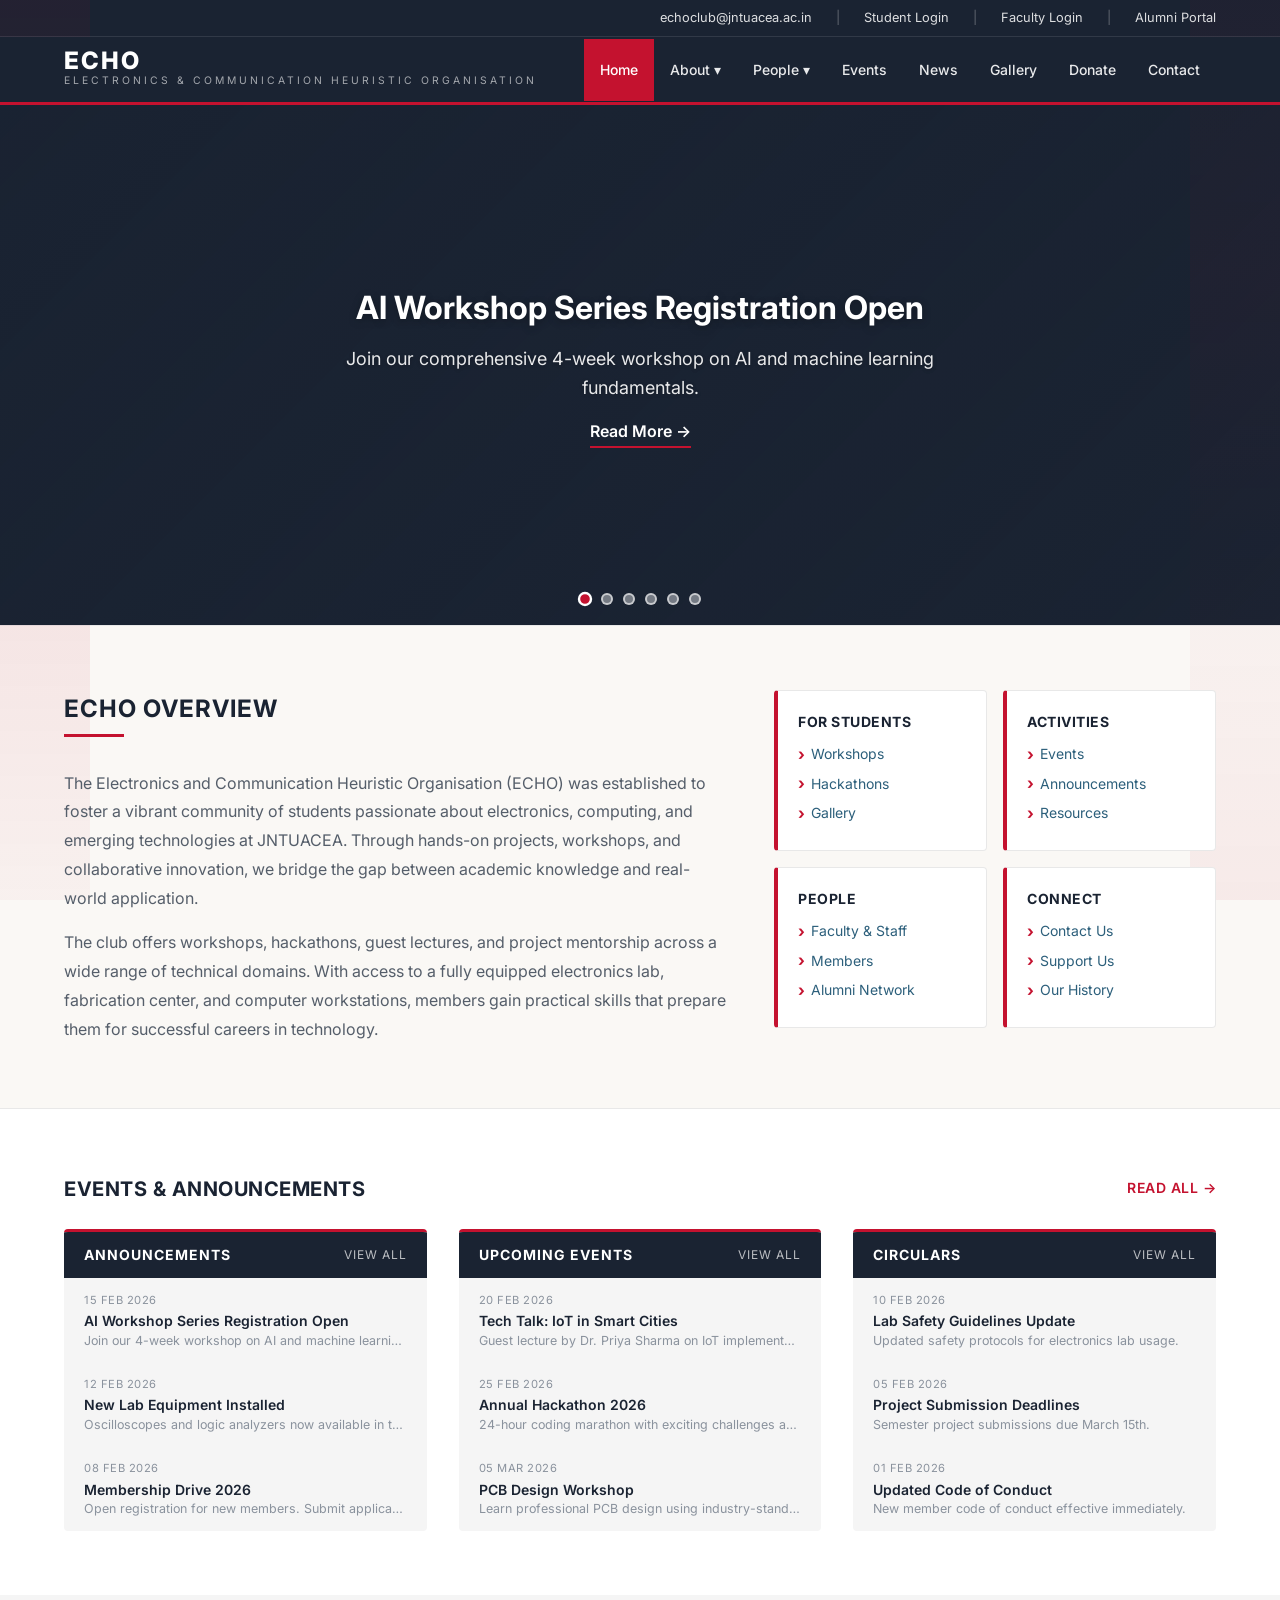
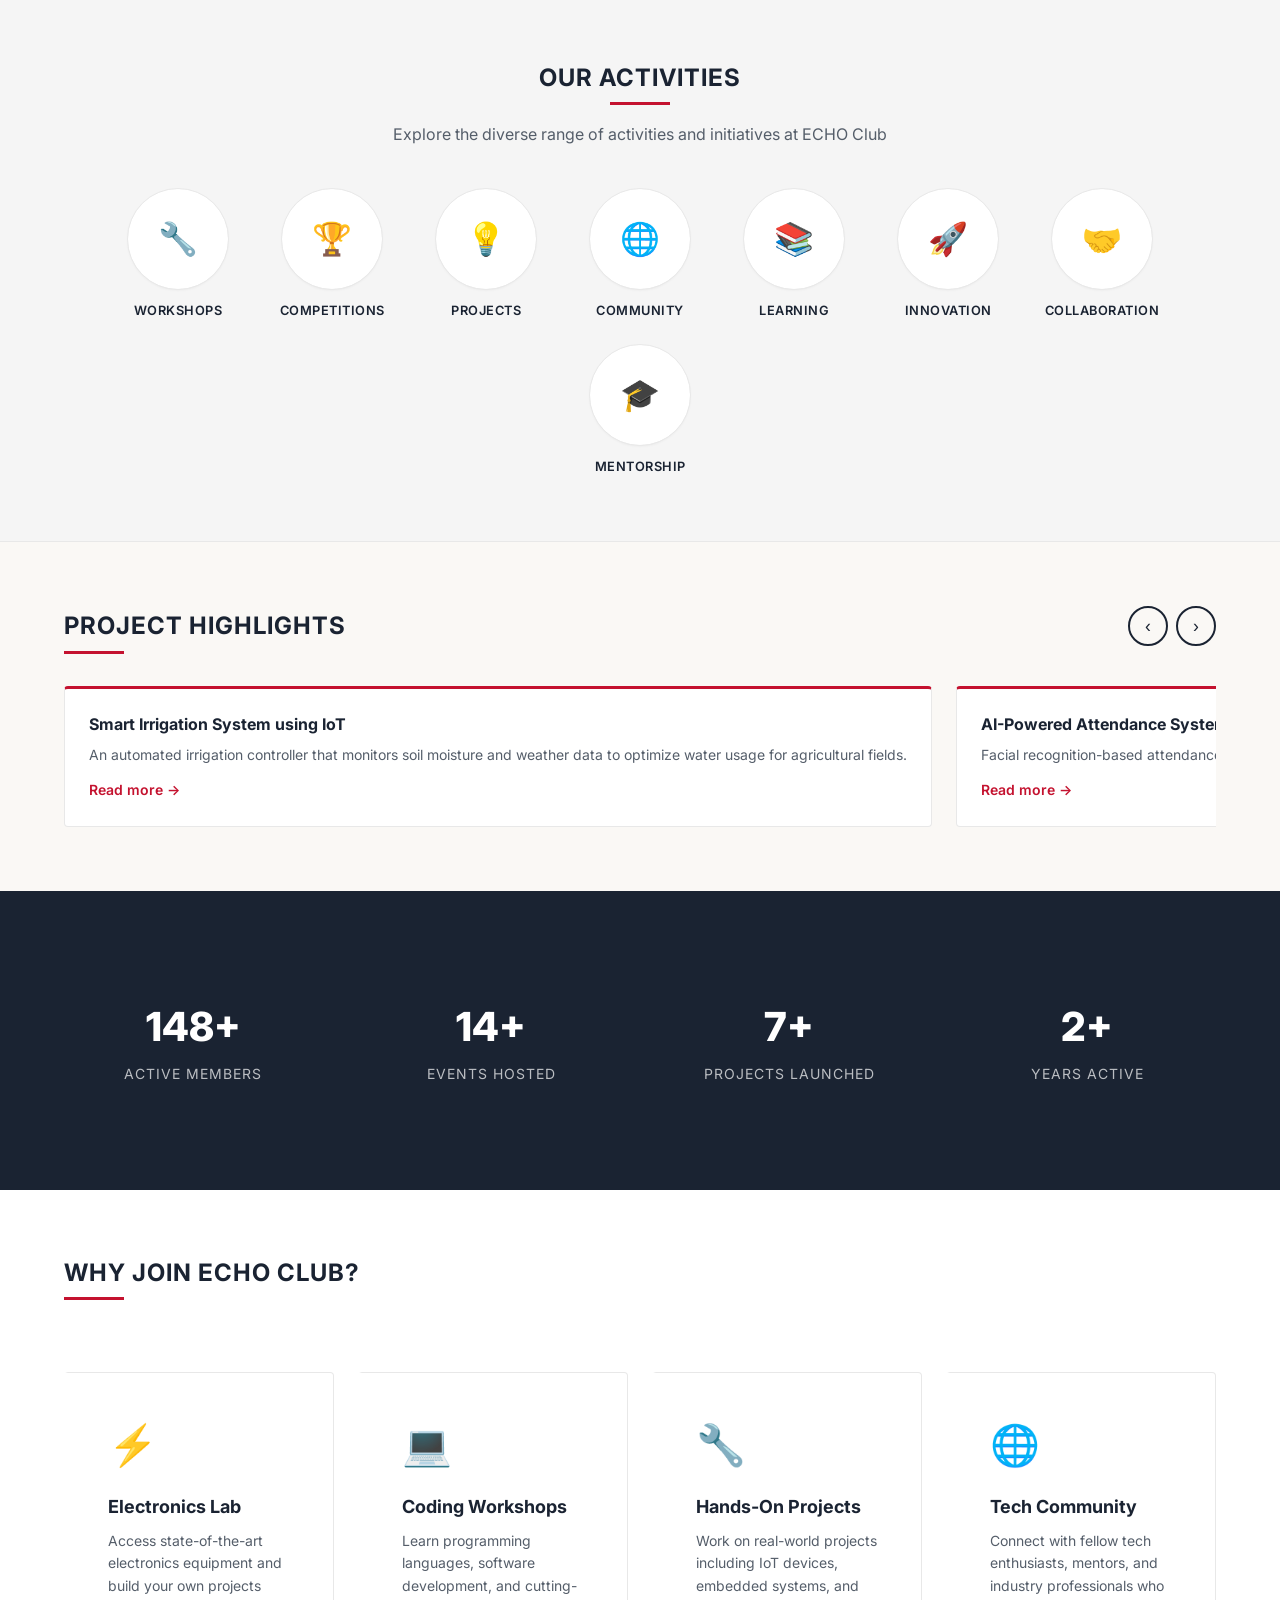
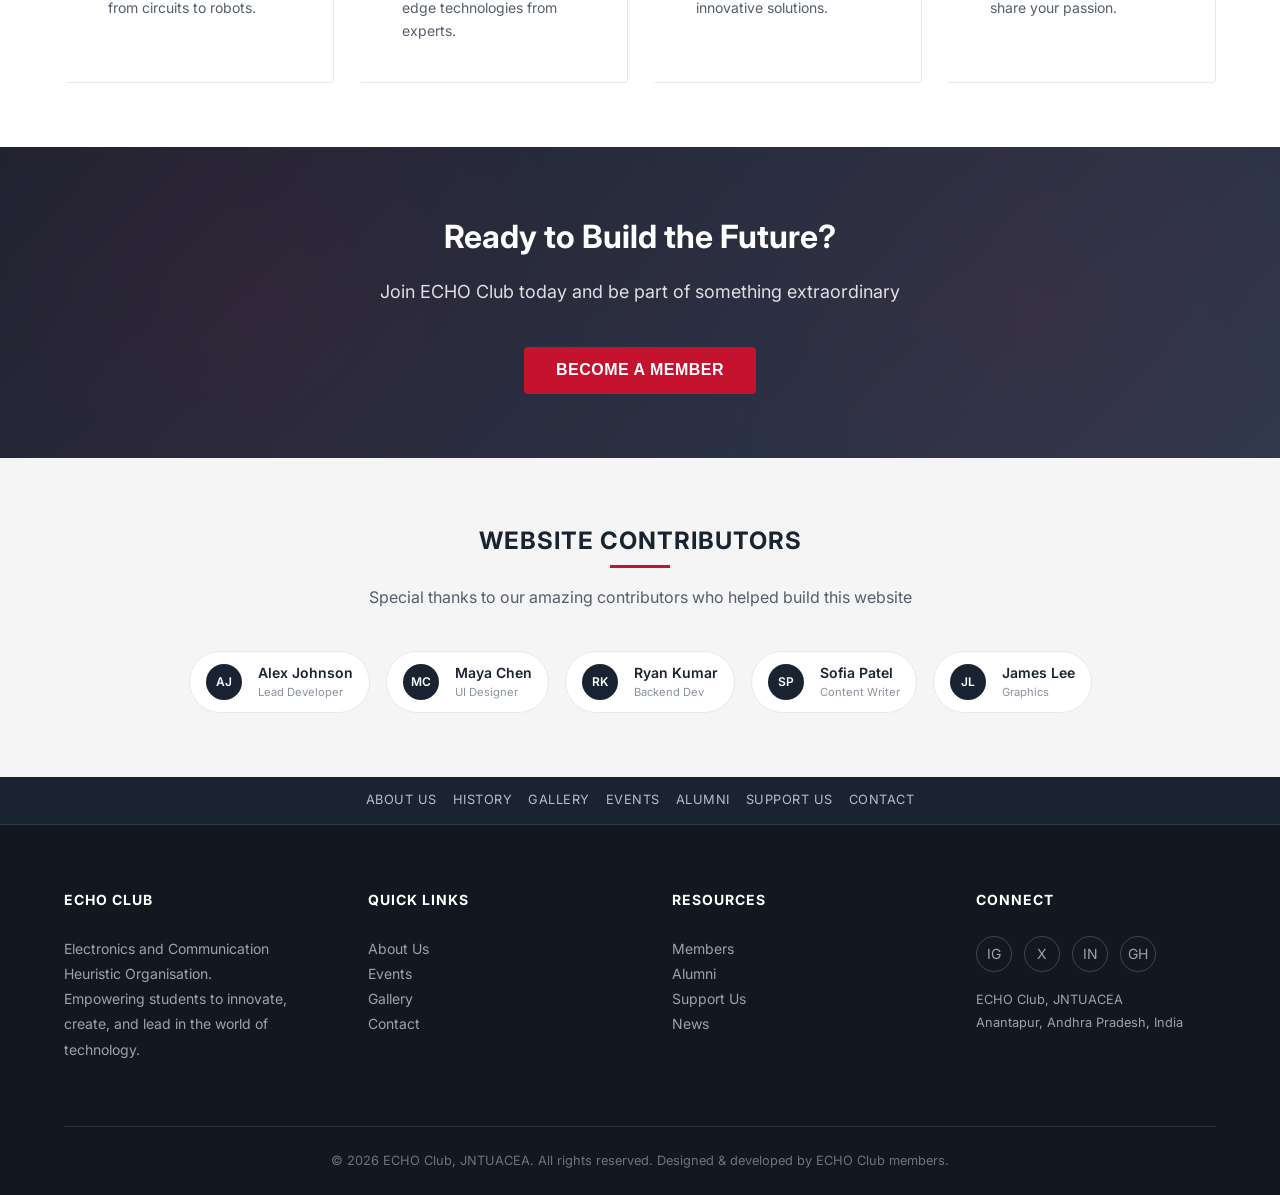
==== index.html @ b1c57170 "Add files via upload" ====
<!DOCTYPE html>
<html lang="en">

<head>
    <meta charset="UTF-8">
    <meta name="viewport" content="width=device-width, initial-scale=1.0">
    <meta name="description"
        content="ECHO Club - Electronics and Communication Heuristic Organisation at JNTUACEA. Join our vibrant student community dedicated to innovation and technology.">
    <title>ECHO Club | Electronics and Communication Heuristic Organisation</title>
    <link rel="stylesheet" href="index.css">
    <link rel="preconnect" href="https://fonts.googleapis.com">
    <link rel="preconnect" href="https://fonts.gstatic.com" crossorigin>
    <link href="https://fonts.googleapis.com/css2?family=Inter:wght@300;400;500;600;700;800&display=swap"
        rel="stylesheet">
</head>

<body>
    <!-- Top Bar -->
    <div class="top-bar">
        <div class="container">
            <a href="mailto:echoclub@jntuacea.ac.in">echoclub@jntuacea.ac.in</a>
            <span>|</span>
            <a href="#">Student Login</a>
            <span>|</span>
            <a href="#">Faculty Login</a>
            <span>|</span>
            <a href="alumni.html">Alumni Portal</a>
        </div>
    </div>

    <!-- Navigation -->
    <nav class="navbar" id="navbar">
        <div class="nav-container">
            <div class="logo">
                <span class="logo-text">ECHO</span>
                <span class="logo-subtitle">Electronics & Communication Heuristic Organisation</span>
            </div>
            <ul class="nav-links" id="navLinks">
                <li><a href="index.html" class="nav-link active">Home</a></li>
                <li class="nav-dropdown">
                    <a href="about.html" class="nav-link">About ▾</a>
                    <div class="nav-dropdown-content">
                        <a href="about.html">About Us</a>
                        <a href="history.html">Our History</a>
                    </div>
                </li>
                <li class="nav-dropdown">
                    <a href="team.html" class="nav-link">People ▾</a>
                    <div class="nav-dropdown-content">
                        <a href="team.html">Staff & Faculty</a>
                        <a href="members.html">Members</a>
                        <a href="alumni.html">Alumni</a>
                    </div>
                </li>
                <li><a href="events.html" class="nav-link">Events</a></li>
                <li><a href="announcements.html" class="nav-link">News</a></li>
                <li><a href="gallery.html" class="nav-link">Gallery</a></li>

                <li><a href="donations.html" class="nav-link">Donate</a></li>
                <li><a href="contact.html" class="nav-link">Contact</a></li>
            </ul>
            <button class="mobile-toggle" id="mobileToggle">
                <span></span>
                <span></span>
                <span></span>
            </button>
        </div>
    </nav>

    <!-- Hero Slideshow -->
    <section class="hero">
        <div class="hero-content">
            <div class="hero-slideshow" id="heroSlideshow">
                <!-- Slide 1 -->
                <div class="hero-slide active">
                    <div class="slide-bg"
                        style="background: url('https://images.unsplash.com/photo-1581091012184-7e0cdfbb6797?w=1600&q=80') center/cover no-repeat;">
                    </div>
                    <div class="slide-overlay"></div>
                    <div class="slide-content">
                        <h2>AI Workshop Series Registration Open</h2>
                        <p>Join our comprehensive 4-week workshop on AI and machine learning fundamentals.</p>
                        <a href="events.html#activity-detail">Read More →</a>
                    </div>
                </div>
                <!-- Slide 2 -->
                <div class="hero-slide">
                    <div class="slide-bg"
                        style="background: url('https://images.unsplash.com/photo-1517077304055-6e89abbf09b0?w=1600&q=80') center/cover no-repeat;">
                    </div>
                    <div class="slide-overlay"></div>
                    <div class="slide-content">
                        <h2>ECHO Team Wins National Hackathon 2025</h2>
                        <p>Our students secured 1st place at the National Engineering Hackathon with an IoT solution.
                        </p>
                        <a href="events.html#activity-detail">Read More →</a>
                    </div>
                </div>
                <!-- Slide 3 -->
                <div class="hero-slide">
                    <div class="slide-bg"
                        style="background: url('https://images.unsplash.com/photo-1581092918056-0c4c3acd3789?w=1600&q=80') center/cover no-repeat;">
                    </div>
                    <div class="slide-overlay"></div>
                    <div class="slide-content">
                        <h2>New Electronics Lab Equipment Installed</h2>
                        <p>State-of-the-art oscilloscopes and logic analyzers now available for members.</p>
                        <a href="about.html">Read More →</a>
                    </div>
                </div>
                <!-- Slide 4 -->
                <div class="hero-slide">
                    <div class="slide-bg"
                        style="background: url('https://images.unsplash.com/photo-1540575467063-178a50c2df87?w=1600&q=80') center/cover no-repeat;">
                    </div>
                    <div class="slide-overlay"></div>
                    <div class="slide-content">
                        <h2>Annual Technical Fest — ECHOVERSE 2026</h2>
                        <p>Mark your calendars for our biggest event of the year. Registrations opening soon!</p>
                        <a href="events.html">Read More →</a>
                    </div>
                </div>
                <!-- Slide 5 -->
                <div class="hero-slide">
                    <div class="slide-bg"
                        style="background: url('https://images.unsplash.com/photo-1517420704952-d9f39e95b43e?w=1600&q=80') center/cover no-repeat;">
                    </div>
                    <div class="slide-overlay"></div>
                    <div class="slide-content">
                        <h2>PCB Design Workshop — Hands-On Learning</h2>
                        <p>Learn professional PCB design techniques using industry-standard software.</p>
                        <a href="events.html#activity-detail">Read More →</a>
                    </div>
                </div>
                <!-- Slide 6 -->
                <div class="hero-slide">
                    <div class="slide-bg"
                        style="background: url('https://images.unsplash.com/photo-1523580494863-6f3031224c94?w=1600&q=80') center/cover no-repeat;">
                    </div>
                    <div class="slide-overlay"></div>
                    <div class="slide-content">
                        <h2>Alumni Meet & Greet — Reconnect with ECHO</h2>
                        <p>Join us for an evening of reconnection, mentoring, and inspiration with our alumni network.
                        </p>
                        <a href="alumni.html">Read More →</a>
                    </div>
                </div>
            </div>

            <!-- Slide Indicators -->
            <div class="slide-indicators" id="slideIndicators">
                <div class="slide-indicator active" data-slide="0"></div>
                <div class="slide-indicator" data-slide="1"></div>
                <div class="slide-indicator" data-slide="2"></div>
                <div class="slide-indicator" data-slide="3"></div>
                <div class="slide-indicator" data-slide="4"></div>
                <div class="slide-indicator" data-slide="5"></div>
            </div>

        </div>
    </section>

    <!-- ECHO Overview -->
    <section class="overview-section">
        <div class="container">
            <div class="overview-grid">
                <div class="overview-text">
                    <h2 class="section-title">ECHO Overview</h2>
                    <p>
                        The Electronics and Communication Heuristic Organisation (ECHO) was established to foster a
                        vibrant
                        community of students passionate about electronics, computing, and emerging technologies at
                        JNTUACEA. Through hands-on projects, workshops, and collaborative innovation, we bridge the gap
                        between academic knowledge and real-world application.
                    </p>
                    <p>
                        The club offers workshops, hackathons, guest lectures, and project mentorship across a wide
                        range
                        of technical domains. With access to a fully equipped electronics lab, fabrication center, and
                        computer workstations, members gain practical skills that prepare them for successful careers in
                        technology.
                    </p>
                </div>
                <div class="overview-links">
                    <div class="overview-link-box">
                        <h4>For Students</h4>
                        <ul>
                            <li><a href="events.html">Workshops</a></li>
                            <li><a href="events.html">Hackathons</a></li>
                            <li><a href="gallery.html">Gallery</a></li>
                        </ul>
                    </div>
                    <div class="overview-link-box">
                        <h4>Activities</h4>
                        <ul>
                            <li><a href="events.html">Events</a></li>
                            <li><a href="announcements.html">Announcements</a></li>
                            <li><a href="gallery.html">Resources</a></li>
                        </ul>
                    </div>
                    <div class="overview-link-box">
                        <h4>People</h4>
                        <ul>
                            <li><a href="team.html">Faculty & Staff</a></li>
                            <li><a href="members.html">Members</a></li>
                            <li><a href="alumni.html">Alumni Network</a></li>
                        </ul>
                    </div>
                    <div class="overview-link-box">
                        <h4>Connect</h4>
                        <ul>
                            <li><a href="contact.html">Contact Us</a></li>
                            <li><a href="donations.html">Support Us</a></li>
                            <li><a href="history.html">Our History</a></li>
                        </ul>
                    </div>
                </div>
            </div>
        </div>
    </section>

    <!-- Compact Info: Announcements / Events / Circulars -->
    <section class="compact-info">
        <div class="container">
            <div class="compact-info-header">
                <h3>Events & Announcements</h3>
                <a href="events.html">READ ALL →</a>
            </div>
            <div class="compact-info-grid">
                <!-- Announcements Column -->
                <div class="compact-info-column">
                    <div class="compact-info-column-header">
                        Announcements
                        <a href="announcements.html">View All</a>
                    </div>
                    <ul class="compact-info-list">
                        <li>
                            <a href="events.html#activity-detail" class="compact-info-item">
                                <div class="item-date">15 Feb 2026</div>
                                <div class="item-title">AI Workshop Series Registration Open</div>
                                <div class="item-summary">Join our 4-week workshop on AI and machine learning
                                    fundamentals.</div>
                            </a>
                        </li>
                        <li>
                            <a href="events.html#activity-detail" class="compact-info-item">
                                <div class="item-date">12 Feb 2026</div>
                                <div class="item-title">New Lab Equipment Installed</div>
                                <div class="item-summary">Oscilloscopes and logic analyzers now available in the
                                    electronics lab.</div>
                            </a>
                        </li>
                        <li>
                            <a href="events.html#activity-detail" class="compact-info-item">
                                <div class="item-date">08 Feb 2026</div>
                                <div class="item-title">Membership Drive 2026</div>
                                <div class="item-summary">Open registration for new members. Submit applications before
                                    February 28th.</div>
                            </a>
                        </li>
                    </ul>
                </div>

                <!-- Events Column -->
                <div class="compact-info-column">
                    <div class="compact-info-column-header">
                        Upcoming Events
                        <a href="events.html">View All</a>
                    </div>
                    <ul class="compact-info-list">
                        <li>
                            <a href="events.html#activity-detail" class="compact-info-item">
                                <div class="item-date">20 Feb 2026</div>
                                <div class="item-title">Tech Talk: IoT in Smart Cities</div>
                                <div class="item-summary">Guest lecture by Dr. Priya Sharma on IoT implementations.
                                </div>
                            </a>
                        </li>
                        <li>
                            <a href="events.html#activity-detail" class="compact-info-item">
                                <div class="item-date">25 Feb 2026</div>
                                <div class="item-title">Annual Hackathon 2026</div>
                                <div class="item-summary">24-hour coding marathon with exciting challenges and prizes.
                                </div>
                            </a>
                        </li>
                        <li>
                            <a href="events.html#activity-detail" class="compact-info-item">
                                <div class="item-date">05 Mar 2026</div>
                                <div class="item-title">PCB Design Workshop</div>
                                <div class="item-summary">Learn professional PCB design using industry-standard
                                    software.</div>
                            </a>
                        </li>
                    </ul>
                </div>

                <!-- Circulars Column -->
                <div class="compact-info-column">
                    <div class="compact-info-column-header">
                        Circulars
                        <a href="events.html">View All</a>
                    </div>
                    <ul class="compact-info-list">
                        <li>
                            <a href="events.html#activity-detail" class="compact-info-item">
                                <div class="item-date">10 Feb 2026</div>
                                <div class="item-title">Lab Safety Guidelines Update</div>
                                <div class="item-summary">Updated safety protocols for electronics lab usage.</div>
                            </a>
                        </li>
                        <li>
                            <a href="events.html#activity-detail" class="compact-info-item">
                                <div class="item-date">05 Feb 2026</div>
                                <div class="item-title">Project Submission Deadlines</div>
                                <div class="item-summary">Semester project submissions due March 15th.</div>
                            </a>
                        </li>
                        <li>
                            <a href="events.html#activity-detail" class="compact-info-item">
                                <div class="item-date">01 Feb 2026</div>
                                <div class="item-title">Updated Code of Conduct</div>
                                <div class="item-summary">New member code of conduct effective immediately.</div>
                            </a>
                        </li>
                    </ul>
                </div>
            </div>
        </div>
    </section>

    <!-- Our Activities -->
    <section class="happenings">
        <div class="container">
            <h2 class="section-title section-title-center">Our Activities</h2>
            <p class="section-subtitle" style="text-align: center; margin: -1rem auto 0;">Explore the diverse range of
                activities and initiatives at ECHO Club</p>
            <div class="happenings-grid">
                <div class="happening-item">
                    <div class="happening-img">🔧</div>
                    <div class="happening-title">Workshops</div>
                </div>
                <div class="happening-item">
                    <div class="happening-img">🏆</div>
                    <div class="happening-title">Competitions</div>
                </div>
                <div class="happening-item">
                    <div class="happening-img">💡</div>
                    <div class="happening-title">Projects</div>
                </div>
                <div class="happening-item">
                    <div class="happening-img">🌐</div>
                    <div class="happening-title">Community</div>
                </div>
                <div class="happening-item">
                    <div class="happening-img">📚</div>
                    <div class="happening-title">Learning</div>
                </div>
                <div class="happening-item">
                    <div class="happening-img">🚀</div>
                    <div class="happening-title">Innovation</div>
                </div>
                <div class="happening-item">
                    <div class="happening-img">🤝</div>
                    <div class="happening-title">Collaboration</div>
                </div>
                <div class="happening-item">
                    <div class="happening-img">🎓</div>
                    <div class="happening-title">Mentorship</div>
                </div>
            </div>
        </div>
    </section>

    <!-- Project Highlights Carousel -->
    <section class="highlights-section">
        <div class="container">
            <div class="highlights-header">
                <h2 class="section-title" style="margin-bottom: 0;">Project Highlights</h2>
                <div class="highlights-nav">
                    <button id="highlightsPrev" aria-label="Previous">‹</button>
                    <button id="highlightsNext" aria-label="Next">›</button>
                </div>
            </div>
            <div class="highlights-track-wrapper">
                <div class="highlights-track" id="highlightsTrack">
                    <div class="highlight-card">
                        <h4>Smart Irrigation System using IoT</h4>
                        <p>An automated irrigation controller that monitors soil moisture and weather data to optimize
                            water usage for agricultural fields.</p>
                        <a href="events.html#activity-detail">Read more →</a>
                    </div>
                    <div class="highlight-card">
                        <h4>AI-Powered Attendance System</h4>
                        <p>Facial recognition-based attendance system built using OpenCV and deep learning models for
                            real-time classroom tracking.</p>
                        <a href="events.html#activity-detail">Read more →</a>
                    </div>
                    <div class="highlight-card">
                        <h4>Autonomous Line-Following Robot</h4>
                        <p>A competition-winning robot with PID control and sensor fusion for precise path tracking at
                            national robotics events.</p>
                        <a href="events.html#activity-detail">Read more →</a>
                    </div>
                    <div class="highlight-card">
                        <h4>Portable Low-Cost ECG Monitor</h4>
                        <p>A wearable ECG monitoring device designed for rural healthcare, transmitting real-time data
                            to medical professionals via mobile.</p>
                        <a href="events.html#activity-detail">Read more →</a>
                    </div>
                    <div class="highlight-card">
                        <h4>Home Automation via Voice Control</h4>
                        <p>An ESP32-based smart home system integrated with Alexa for voice-controlled lighting, fans,
                            and appliance management.</p>
                        <a href="events.html#activity-detail">Read more →</a>
                    </div>
                    <div class="highlight-card">
                        <h4>Solar Energy Monitoring Dashboard</h4>
                        <p>Real-time monitoring dashboard for solar panel installations, tracking efficiency, power
                            output, and environmental impact.</p>
                        <a href="events.html#activity-detail">Read more →</a>
                    </div>
                </div>
            </div>
        </div>
    </section>

    <!-- Stats Section -->
    <section class="stats">
        <div class="container">
            <div class="stats-grid">
                <div class="stat-card">
                    <div class="stat-number" data-target="500">0</div>
                    <div class="stat-label">Active Members</div>
                </div>
                <div class="stat-card">
                    <div class="stat-number" data-target="50">0</div>
                    <div class="stat-label">Events Hosted</div>
                </div>
                <div class="stat-card">
                    <div class="stat-number" data-target="25">0</div>
                    <div class="stat-label">Projects Launched</div>
                </div>
                <div class="stat-card">
                    <div class="stat-number" data-target="10">0</div>
                    <div class="stat-label">Years Active</div>
                </div>
            </div>
        </div>
    </section>

    <!-- Why Join ECHO? -->
    <section class="features">
        <div class="container">
            <h2 class="section-title">Why Join ECHO Club?</h2>
            <div class="features-grid">
                <div class="feature-card">
                    <div class="feature-icon">⚡</div>
                    <h3>Electronics Lab</h3>
                    <p>Access state-of-the-art electronics equipment and build your own projects from circuits to
                        robots.</p>
                </div>
                <div class="feature-card">
                    <div class="feature-icon">💻</div>
                    <h3>Coding Workshops</h3>
                    <p>Learn programming languages, software development, and cutting-edge technologies from experts.
                    </p>
                </div>
                <div class="feature-card">
                    <div class="feature-icon">🔧</div>
                    <h3>Hands-On Projects</h3>
                    <p>Work on real-world projects including IoT devices, embedded systems, and innovative solutions.
                    </p>
                </div>
                <div class="feature-card">
                    <div class="feature-icon">🌐</div>
                    <h3>Tech Community</h3>
                    <p>Connect with fellow tech enthusiasts, mentors, and industry professionals who share your passion.
                    </p>
                </div>
            </div>
        </div>
    </section>

    <!-- CTA Section -->
    <section class="cta">
        <div class="cta-content">
            <h2>Ready to Build the Future?</h2>
            <p>Join ECHO Club today and be part of something extraordinary</p>
            <button class="btn-primary btn-large">Become a Member</button>
        </div>
    </section>

    <!-- Contributors Section -->
    <section class="contributors">
        <div class="container">
            <h2 class="section-title section-title-center" style="display:block; text-align:center;">Website
                Contributors</h2>
            <p class="section-subtitle" style="text-align: center; margin: -1rem auto var(--spacing-lg);">Special thanks
                to our amazing contributors who helped build this website</p>
            <div class="contributors-grid">
                <div class="contributor-card">
                    <div class="contributor-avatar">AJ</div>
                    <div class="contributor-info">
                        <div class="contributor-name">Alex Johnson</div>
                        <div class="contributor-role">Lead Developer</div>
                    </div>
                </div>
                <div class="contributor-card">
                    <div class="contributor-avatar">MC</div>
                    <div class="contributor-info">
                        <div class="contributor-name">Maya Chen</div>
                        <div class="contributor-role">UI Designer</div>
                    </div>
                </div>
                <div class="contributor-card">
                    <div class="contributor-avatar">RK</div>
                    <div class="contributor-info">
                        <div class="contributor-name">Ryan Kumar</div>
                        <div class="contributor-role">Backend Dev</div>
                    </div>
                </div>
                <div class="contributor-card">
                    <div class="contributor-avatar">SP</div>
                    <div class="contributor-info">
                        <div class="contributor-name">Sofia Patel</div>
                        <div class="contributor-role">Content Writer</div>
                    </div>
                </div>
                <div class="contributor-card">
                    <div class="contributor-avatar">JL</div>
                    <div class="contributor-info">
                        <div class="contributor-name">James Lee</div>
                        <div class="contributor-role">Graphics</div>
                    </div>
                </div>
            </div>
        </div>
    </section>

    <!-- Footer -->
    <footer class="footer">
        <!-- Quick links bar -->
        <div class="footer-links-bar">
            <div class="container">
                <a href="about.html">About Us</a>
                <a href="history.html">History</a>
                <a href="gallery.html">Gallery</a>
                <a href="events.html">Events</a>
                <a href="alumni.html">Alumni</a>
                <a href="donations.html">Support Us</a>
                <a href="contact.html">Contact</a>
            </div>
        </div>
        <div class="container">
            <div class="footer-content">
                <div class="footer-section">
                    <h4>ECHO Club</h4>
                    <p>Electronics and Communication Heuristic Organisation.<br>
                        Empowering students to innovate, create, and lead in the world of technology.</p>
                </div>
                <div class="footer-section">
                    <h4>Quick Links</h4>
                    <ul>
                        <li><a href="about.html">About Us</a></li>
                        <li><a href="events.html">Events</a></li>
                        <li><a href="gallery.html">Gallery</a></li>
                        <li><a href="contact.html">Contact</a></li>
                    </ul>
                </div>
                <div class="footer-section">
                    <h4>Resources</h4>
                    <ul>
                        <li><a href="members.html">Members</a></li>
                        <li><a href="alumni.html">Alumni</a></li>
                        <li><a href="donations.html">Support Us</a></li>
                        <li><a href="announcements.html">News</a></li>
                    </ul>
                </div>
                <div class="footer-section">
                    <h4>Connect</h4>
                    <div class="social-links">
                        <a href="#" class="social-link" title="Instagram">IG</a>
                        <a href="#" class="social-link" title="Twitter">X</a>
                        <a href="#" class="social-link" title="LinkedIn">IN</a>
                        <a href="#" class="social-link" title="GitHub">GH</a>
                    </div>
                    <p style="margin-top: 1rem; font-size: 0.8rem;">
                        ECHO Club, JNTUACEA<br>
                        Anantapur, Andhra Pradesh, India
                    </p>
                </div>
            </div>
            <div class="footer-bottom">
                <p>&copy; 2026 ECHO Club, JNTUACEA. All rights reserved. Designed & developed by ECHO Club members.</p>
            </div>
        </div>
    </footer>

    <script src="script.js"></script>
</body>

</html>
---- index.css ----
/* ============================================
   ECHO CLUB – CeNSE-INSPIRED REDESIGN
   Professional, Student-Built, Alumni-Appealing
   ============================================ */

:root {
    /* Primary palette – CeNSE-inspired */
    --primary: #1a2332;
    --primary-dark: #111820;
    --primary-light: #2a3a4e;
    --accent: #c4122f;
    --accent-dark: #9e0e26;
    --accent-light: #e8354f;
    --secondary: #2C5F7B;
    --secondary-light: #4A90B8;

    /* Background tones */
    --bg-primary: #ffffff;
    --bg-secondary: #f5f5f5;
    --bg-tertiary: #e8e8e8;
    --bg-cream: #faf8f5;
    --bg-card: #ffffff;

    /* Text */
    --text-primary: #1a2332;
    --text-secondary: #555e6a;
    --text-muted: #8a929d;
    --link-color: #2C5F7B;

    /* Spacing */
    --spacing-xs: 0.5rem;
    --spacing-sm: 1rem;
    --spacing-md: 1.5rem;
    --spacing-lg: 2.5rem;
    --spacing-xl: 4rem;
    --spacing-2xl: 5rem;

    /* Fonts */
    --font-primary: 'Inter', 'Segoe UI', 'Roboto', -apple-system, BlinkMacSystemFont, sans-serif;
    --font-heading: 'Inter', 'Segoe UI', sans-serif;
    --font-size-sm: 0.875rem;
    --font-size-base: 1rem;
    --font-size-lg: 1.125rem;
    --font-size-xl: 1.25rem;
    --font-size-2xl: 1.5rem;
    --font-size-3xl: 2rem;
    --font-size-4xl: 2.5rem;
    --font-size-5xl: 3rem;

    /* Shapes */
    --border-radius-sm: 4px;
    --border-radius-md: 8px;
    --border-radius-lg: 12px;
    --border-radius-xl: 16px;
    --shadow-sm: 0 1px 3px rgba(0, 0, 0, 0.06);
    --shadow-md: 0 4px 12px rgba(0, 0, 0, 0.08);
    --shadow-lg: 0 10px 24px rgba(0, 0, 0, 0.10);
    --shadow-xl: 0 20px 40px rgba(0, 0, 0, 0.12);
    --shadow-card: 0 2px 8px rgba(0, 0, 0, 0.07);

    /* Transitions */
    --transition-fast: 0.2s ease;
    --transition-base: 0.3s ease;
    --transition-slow: 0.5s ease;
}

/* ============================================
   GLOBAL STYLES
   ============================================ */

* {
    margin: 0;
    padding: 0;
    box-sizing: border-box;
}

html {
    scroll-behavior: smooth;
}

body {
    font-family: var(--font-primary);
    background-color: var(--bg-primary);
    color: var(--text-primary);
    line-height: 1.6;
    overflow-x: hidden;
    position: relative;
}

/* Decorative red side art – left */
body::before {
    content: '';
    position: fixed;
    top: 0;
    left: 0;
    width: 90px;
    height: 100%;
    background:
        linear-gradient(180deg, rgba(196, 18, 47, 0.06) 0%, rgba(196, 18, 47, 0.02) 40%, rgba(196, 18, 47, 0.08) 70%, rgba(196, 18, 47, 0.03) 100%);
    pointer-events: none;
    z-index: 0;
}

/* Decorative red side art – right */
body::after {
    content: '';
    position: fixed;
    top: 0;
    right: 0;
    width: 90px;
    height: 100%;
    background:
        linear-gradient(180deg, rgba(196, 18, 47, 0.03) 0%, rgba(196, 18, 47, 0.07) 30%, rgba(196, 18, 47, 0.02) 60%, rgba(196, 18, 47, 0.06) 100%);
    pointer-events: none;
    z-index: 0;
}

.container {
    max-width: 1200px;
    margin: 0 auto;
    padding: 0 var(--spacing-md);
    position: relative;
    z-index: 1;
}

/* ============================================
   TOP BAR
   ============================================ */
.top-bar {
    background-color: var(--primary);
    color: white;
    padding: 0.5rem 0;
    font-size: 0.8rem;
    border-bottom: 1px solid rgba(255, 255, 255, 0.1);
}

.top-bar .container {
    display: flex;
    justify-content: flex-end;
    align-items: center;
    gap: 1.5rem;
}

.top-bar a {
    color: rgba(255, 255, 255, 0.85);
    text-decoration: none;
    transition: color 0.2s;
    font-weight: 400;
}

.top-bar a:hover {
    color: white;
}

.top-bar span {
    color: rgba(255, 255, 255, 0.3);
}

/* ============================================
   NAVIGATION
   ============================================ */
.navbar {
    position: relative;
    background: var(--primary);
    padding: 0;
    z-index: 1000;
    border-bottom: 3px solid var(--accent);
}

.navbar.scrolled {
    position: fixed;
    top: 0;
    left: 0;
    right: 0;
    background: var(--primary-dark);
    box-shadow: var(--shadow-lg);
}

.nav-container {
    max-width: 1200px;
    margin: 0 auto;
    padding: 0 var(--spacing-md);
    display: flex;
    align-items: center;
    justify-content: space-between;
}

.logo {
    display: flex;
    flex-direction: column;
    padding: 0.75rem 0;
}

.logo-text {
    font-size: var(--font-size-2xl);
    font-weight: 800;
    color: #ffffff;
    letter-spacing: 2px;
    font-family: var(--font-heading);
    line-height: 1;
}

.logo-subtitle {
    font-size: 0.65rem;
    color: rgba(255, 255, 255, 0.6);
    font-weight: 400;
    text-transform: uppercase;
    letter-spacing: 3px;
}

.nav-links {
    display: flex;
    gap: 0;
    list-style: none;
    align-items: center;
    height: 100%;
}

.nav-link {
    color: rgba(255, 255, 255, 0.9);
    text-decoration: none;
    font-weight: 500;
    font-size: var(--font-size-sm);
    transition: all var(--transition-fast);
    padding: 1.25rem 1rem;
    display: block;
}

.nav-link:hover,
.nav-link.active {
    background-color: var(--accent);
    color: white;
}

.nav-link::after {
    display: none;
}

/* Dropdown Menu */
.nav-dropdown {
    position: relative;
}

.nav-dropdown-content {
    display: none;
    position: absolute;
    top: 100%;
    left: 0;
    background: var(--bg-primary);
    border: 1px solid var(--bg-tertiary);
    border-top: 3px solid var(--accent);
    border-radius: 0;
    padding: 0;
    min-width: 200px;
    box-shadow: var(--shadow-lg);
    z-index: 1001;
}

.nav-dropdown:hover .nav-dropdown-content {
    display: block;
    animation: fadeIn 0.2s ease;
}

@keyframes fadeIn {
    from {
        opacity: 0;
        transform: translateY(5px);
    }

    to {
        opacity: 1;
        transform: translateY(0);
    }
}

.nav-dropdown-content a {
    display: block;
    padding: 0.7rem 1.25rem;
    color: var(--text-primary);
    text-decoration: none;
    border-bottom: 1px solid var(--bg-tertiary);
    font-size: var(--font-size-sm);
    transition: all var(--transition-fast);
}

.nav-dropdown-content a:last-child {
    border-bottom: none;
}

.nav-dropdown-content a:hover {
    background: var(--bg-secondary);
    color: var(--accent);
    padding-left: 1.5rem;
}

.mobile-toggle {
    display: none;
    flex-direction: column;
    gap: 5px;
    background: transparent;
    border: none;
    cursor: pointer;
    padding: 0.5rem;
}

.mobile-toggle span {
    width: 24px;
    height: 2px;
    background: white;
    transition: all var(--transition-base);
    border-radius: 2px;
}

/* Hide Join Now button in nav */
.navbar .btn-primary {
    display: none;
}

/* ============================================
   BUTTONS
   ============================================ */
.btn-primary {
    padding: 0.7rem 1.5rem;
    background: var(--accent);
    color: white;
    border: none;
    border-radius: var(--border-radius-sm);
    font-weight: 600;
    font-size: var(--font-size-sm);
    cursor: pointer;
    transition: all var(--transition-base);
    text-transform: uppercase;
    letter-spacing: 0.5px;
}

.btn-primary:hover {
    background: var(--accent-dark);
    transform: translateY(-1px);
    box-shadow: var(--shadow-md);
}

.btn-secondary {
    padding: 0.7rem 1.5rem;
    background: transparent;
    color: var(--accent);
    border: 2px solid var(--accent);
    border-radius: var(--border-radius-sm);
    font-weight: 600;
    font-size: var(--font-size-sm);
    cursor: pointer;
    transition: all var(--transition-base);
    text-decoration: none;
    display: inline-block;
    text-transform: uppercase;
    letter-spacing: 0.5px;
}

.btn-secondary:hover {
    background: var(--accent);
    color: white;
    transform: translateY(-1px);
}

.btn-large {
    padding: 0.9rem 2rem;
    font-size: var(--font-size-base);
}

/* ============================================
   HERO SLIDESHOW
   ============================================ */
.hero {
    position: relative;
    height: 520px;
    overflow: hidden;
    background: var(--primary);
}

.hero-background {
    display: none;
}

.hero-slideshow {
    position: relative;
    width: 100%;
    height: 100%;
}

.hero-slide {
    position: absolute;
    top: 0;
    left: 0;
    width: 100%;
    height: 100%;
    opacity: 0;
    transition: opacity 1s ease;
    display: flex;
    align-items: center;
    justify-content: center;
}

.hero-slide.active {
    opacity: 1;
    z-index: 2;
}

.hero-slide .slide-bg {
    position: absolute;
    top: 0;
    left: 0;
    width: 100%;
    height: 100%;
    background-size: cover;
    background-position: center;
}

.hero-slide .slide-overlay {
    position: absolute;
    top: 0;
    left: 0;
    width: 100%;
    height: 100%;
    background: linear-gradient(135deg, rgba(26, 35, 50, 0.7) 0%, rgba(26, 35, 50, 0.4) 100%);
}

.hero-slide .slide-content {
    position: relative;
    z-index: 3;
    color: white;
    text-align: center;
    max-width: 700px;
    padding: 2rem;
}

.hero-slide .slide-content h2 {
    font-size: var(--font-size-3xl);
    font-weight: 700;
    margin-bottom: 0.75rem;
    text-shadow: 0 2px 8px rgba(0, 0, 0, 0.3);
}

.hero-slide .slide-content p {
    font-size: var(--font-size-lg);
    opacity: 0.9;
    text-shadow: 0 1px 4px rgba(0, 0, 0, 0.3);
}

.hero-slide .slide-content a {
    display: inline-block;
    margin-top: 1rem;
    color: white;
    text-decoration: none;
    font-weight: 600;
    border-bottom: 2px solid var(--accent);
    padding-bottom: 2px;
    transition: color 0.2s;
}

.hero-slide .slide-content a:hover {
    color: var(--accent-light);
}

/* Slide indicators */
.slide-indicators {
    position: absolute;
    bottom: 20px;
    left: 50%;
    transform: translateX(-50%);
    display: flex;
    gap: 10px;
    z-index: 10;
}

.slide-indicator {
    width: 12px;
    height: 12px;
    border-radius: 50%;
    background: rgba(255, 255, 255, 0.4);
    border: 2px solid rgba(255, 255, 255, 0.6);
    cursor: pointer;
    transition: all 0.3s;
}

.slide-indicator.active {
    background: var(--accent);
    border-color: white;
    transform: scale(1.2);
}

/* Faculty message overlay on slideshow */
.hero-message-box {
    position: absolute;
    right: 40px;
    top: 50%;
    transform: translateY(-50%);
    background: rgba(255, 255, 255, 0.95);
    padding: 1.5rem;
    border-radius: var(--border-radius-md);
    box-shadow: var(--shadow-xl);
    border-left: 4px solid var(--accent);
    color: var(--text-primary);
    max-width: 320px;
    z-index: 10;
    backdrop-filter: blur(10px);
}

.message-header {
    display: flex;
    align-items: center;
    gap: 0.75rem;
    margin-bottom: 0.75rem;
    padding-bottom: 0.75rem;
    border-bottom: 1px solid var(--bg-tertiary);
}

.message-avatar {
    width: 60px;
    height: 60px;
    min-width: 60px;
    border-radius: 50%;
    object-fit: cover;
    border: 2px solid var(--accent);
    display: flex;
    align-items: center;
    justify-content: center;
    background: var(--bg-secondary);
    color: var(--text-muted);
    font-size: 0.7rem;
}

.message-title h3 {
    font-family: var(--font-heading);
    color: var(--primary);
    font-size: 0.95rem;
    margin-bottom: 0.15rem;
}

.message-title span {
    font-size: 0.75rem;
    color: var(--text-muted);
    font-weight: 400;
}

.hero-message-box p {
    font-size: 0.85rem;
    line-height: 1.5;
    color: var(--text-secondary);
    font-style: italic;
    margin-bottom: 0.75rem;
}

.read-more-link {
    display: inline-block;
    color: var(--accent);
    font-weight: 600;
    text-decoration: none;
    font-size: 0.8rem;
}

.read-more-link:hover {
    text-decoration: underline;
}

/* Hide old hero text elements */
.hero-text-content {
    display: none;
}

.hero-content {
    position: relative;
    width: 100%;
    height: 100%;
}

.gradient-text {
    color: var(--accent);
    -webkit-text-fill-color: var(--accent);
    background: none;
}

.hero-buttons {
    display: none;
}

.hero-subtitle {
    display: none;
}

.hero-title {
    display: none;
}

/* ============================================
   SECTION COMMON STYLES
   ============================================ */
.section-title {
    font-size: var(--font-size-2xl);
    font-weight: 700;
    margin-bottom: var(--spacing-lg);
    color: var(--primary);
    text-transform: uppercase;
    letter-spacing: 1px;
    position: relative;
    display: inline-block;
    background: none;
    -webkit-text-fill-color: var(--primary);
    -webkit-background-clip: unset;
    background-clip: unset;
}

.section-title::after {
    content: '';
    position: absolute;
    bottom: -8px;
    left: 0;
    width: 60px;
    height: 3px;
    background: var(--accent);
}

.section-title-center {
    text-align: center;
    display: block;
}

.section-title-center::after {
    left: 50%;
    transform: translateX(-50%);
}

.section-subtitle {
    color: var(--text-secondary);
    font-size: var(--font-size-base);
    max-width: 700px;
    margin-bottom: var(--spacing-lg);
    line-height: 1.7;
}

/* ============================================
   ECHO OVERVIEW SECTION
   ============================================ */
.overview-section {
    padding: var(--spacing-xl) 0;
    background: var(--bg-cream);
    border-top: 1px solid var(--bg-tertiary);
    border-bottom: 1px solid var(--bg-tertiary);
}

.overview-grid {
    display: grid;
    grid-template-columns: 1.5fr 1fr;
    gap: 3rem;
    align-items: start;
}

.overview-text p {
    color: var(--text-secondary);
    line-height: 1.8;
    margin-bottom: 1rem;
    font-size: var(--font-size-base);
}

.overview-text p:last-of-type {
    margin-bottom: 0;
}

.overview-links {
    display: grid;
    grid-template-columns: 1fr 1fr;
    gap: 1rem;
}

.overview-link-box {
    background: white;
    padding: 1.25rem;
    border-radius: var(--border-radius-sm);
    border: 1px solid var(--bg-tertiary);
    border-left: 4px solid var(--accent);
    transition: all var(--transition-base);
}

.overview-link-box:hover {
    box-shadow: var(--shadow-md);
    border-left-color: var(--primary);
    transform: translateY(-2px);
}

.overview-link-box h4 {
    font-size: var(--font-size-sm);
    font-weight: 700;
    color: var(--primary);
    margin-bottom: 0.5rem;
    text-transform: uppercase;
    letter-spacing: 0.5px;
}

.overview-link-box ul {
    list-style: none;
}

.overview-link-box ul li {
    margin-bottom: 0.25rem;
}

.overview-link-box ul li a {
    color: var(--link-color);
    text-decoration: none;
    font-size: var(--font-size-sm);
    transition: color 0.2s;
    display: flex;
    align-items: center;
    gap: 0.35rem;
}

.overview-link-box ul li a::before {
    content: '›';
    color: var(--accent);
    font-weight: 700;
    font-size: 1rem;
}

.overview-link-box ul li a:hover {
    color: var(--accent);
}

/* ============================================
   COMPACT INFO – Announcements / Events / Circulars
   ============================================ */
.compact-info {
    padding: var(--spacing-xl) 0;
    background: var(--bg-primary);
}

.compact-info-header {
    display: flex;
    align-items: center;
    justify-content: space-between;
    margin-bottom: var(--spacing-md);
}

.compact-info-header h3 {
    font-size: var(--font-size-xl);
    font-weight: 700;
    color: var(--primary);
    text-transform: uppercase;
    letter-spacing: 0.5px;
}

.compact-info-header a {
    color: var(--accent);
    text-decoration: none;
    font-size: var(--font-size-sm);
    font-weight: 600;
    text-transform: uppercase;
    letter-spacing: 0.5px;
}

.compact-info-header a:hover {
    text-decoration: underline;
}

.compact-info-grid {
    display: grid;
    grid-template-columns: repeat(3, 1fr);
    gap: 2rem;
}

.compact-info-column {
    background: var(--bg-secondary);
    border-radius: var(--border-radius-sm);
    border-top: 3px solid var(--accent);
    overflow: hidden;
}

.compact-info-column-header {
    background: var(--primary);
    color: white;
    padding: 0.75rem 1.25rem;
    font-weight: 700;
    font-size: var(--font-size-sm);
    text-transform: uppercase;
    letter-spacing: 1px;
    display: flex;
    align-items: center;
    justify-content: space-between;
}

.compact-info-column-header a {
    color: rgba(255, 255, 255, 0.7);
    text-decoration: none;
    font-size: 0.75rem;
    font-weight: 400;
}

.compact-info-column-header a:hover {
    color: white;
}

.compact-info-list {
    list-style: none;
    padding: 0;
}

.compact-info-item {
    padding: 0.85rem 1.25rem;
    border-bottom: 1px solid rgba(0, 0, 0, 0.06);
    cursor: pointer;
    transition: background 0.2s;
    text-decoration: none;
    display: block;
    color: inherit;
}

.compact-info-item:hover {
    background: rgba(196, 18, 47, 0.04);
}

.compact-info-item:last-child {
    border-bottom: none;
}

.compact-info-item .item-date {
    font-size: 0.7rem;
    color: var(--text-muted);
    text-transform: uppercase;
    letter-spacing: 0.5px;
    margin-bottom: 0.15rem;
}

.compact-info-item .item-title {
    font-size: var(--font-size-sm);
    font-weight: 600;
    color: var(--primary);
    margin-bottom: 0.15rem;
    line-height: 1.3;
}

.compact-info-item .item-summary {
    font-size: 0.78rem;
    color: var(--text-muted);
    line-height: 1.3;
    white-space: nowrap;
    overflow: hidden;
    text-overflow: ellipsis;
}

/* ============================================
   FEATURES / WHY JOIN SECTION
   ============================================ */
.features {
    padding: var(--spacing-xl) 0;
    background: var(--bg-primary);
    position: relative;
}

.features::before {
    display: none;
}

.features-grid {
    display: grid;
    grid-template-columns: repeat(auto-fit, minmax(260px, 1fr));
    gap: var(--spacing-md);
    margin-top: var(--spacing-lg);
}

.feature-card {
    background: white;
    padding: var(--spacing-lg);
    border-radius: var(--border-radius-sm);
    border: 1px solid var(--bg-tertiary);
    transition: all var(--transition-base);
    cursor: pointer;
    position: relative;
    overflow: hidden;
    border-left: 4px solid transparent;
}

.feature-card::before {
    display: none;
}

.feature-card:hover {
    transform: translateY(-3px);
    border-left-color: var(--accent);
    box-shadow: var(--shadow-md);
}

.feature-icon {
    font-size: 2.5rem;
    margin-bottom: var(--spacing-sm);
    filter: none;
}

.feature-card h3 {
    font-size: var(--font-size-lg);
    margin-bottom: var(--spacing-xs);
    color: var(--primary);
}

.feature-card p {
    color: var(--text-secondary);
    line-height: 1.6;
    font-size: var(--font-size-sm);
}

/* ============================================
   HIGHLIGHTS CAROUSEL
   ============================================ */
.highlights-section {
    padding: var(--spacing-xl) 0;
    background: var(--bg-cream);
    border-top: 1px solid var(--bg-tertiary);
    overflow: hidden;
}

.highlights-header {
    display: flex;
    align-items: center;
    justify-content: space-between;
    margin-bottom: var(--spacing-lg);
}

.highlights-nav {
    display: flex;
    gap: 0.5rem;
}

.highlights-nav button {
    width: 40px;
    height: 40px;
    border: 2px solid var(--primary);
    background: transparent;
    color: var(--primary);
    border-radius: 50%;
    cursor: pointer;
    font-size: 1.1rem;
    transition: all 0.2s;
    display: flex;
    align-items: center;
    justify-content: center;
}

.highlights-nav button:hover {
    background: var(--primary);
    color: white;
}

.highlights-track-wrapper {
    overflow: hidden;
}

.highlights-track {
    display: flex;
    gap: 1.5rem;
    transition: transform 0.5s ease;
}

.highlight-card {
    min-width: 300px;
    background: white;
    border-radius: var(--border-radius-sm);
    border: 1px solid var(--bg-tertiary);
    padding: 1.5rem;
    flex-shrink: 0;
    transition: all var(--transition-base);
    border-top: 3px solid var(--accent);
}

.highlight-card:hover {
    box-shadow: var(--shadow-md);
    transform: translateY(-3px);
}

.highlight-card h4 {
    font-size: var(--font-size-base);
    color: var(--primary);
    margin-bottom: 0.5rem;
    line-height: 1.4;
}

.highlight-card p {
    font-size: var(--font-size-sm);
    color: var(--text-secondary);
    line-height: 1.5;
    margin-bottom: 0.75rem;
    max-height: 3em;
    overflow: hidden;
    text-overflow: ellipsis;
}

.highlight-card a {
    color: var(--accent);
    text-decoration: none;
    font-size: var(--font-size-sm);
    font-weight: 600;
}

.highlight-card a:hover {
    text-decoration: underline;
}

/* ============================================
   STATS SECTION
   ============================================ */
.stats {
    padding: var(--spacing-xl) 0;
    background: var(--primary);
    color: white;
}

.stats .section-title {
    color: white;
    -webkit-text-fill-color: white;
    text-align: center;
    display: block;
}

.stats .section-title::after {
    left: 50%;
    transform: translateX(-50%);
    background: var(--accent);
}

.stats-grid {
    display: grid;
    grid-template-columns: repeat(4, 1fr);
    gap: var(--spacing-lg);
    text-align: center;
}

.stat-card {
    padding: var(--spacing-lg);
}

.stat-number {
    font-size: var(--font-size-4xl);
    font-weight: 800;
    color: white;
    margin-bottom: 0.25rem;
}

.stat-label {
    font-size: var(--font-size-sm);
    color: rgba(255, 255, 255, 0.7);
    text-transform: uppercase;
    letter-spacing: 1px;
}

/* ============================================
   NOTIFICATION CENTER (Legacy — now styled minimal)
   ============================================ */
.notification-center {
    display: none;
}

/* ============================================
   HAPPENINGS / DIRECTORATES
   ============================================ */
.happenings {
    padding: var(--spacing-xl) 0;
    background: var(--bg-secondary);
    text-align: center;
}

.happenings-grid {
    display: flex;
    justify-content: center;
    flex-wrap: wrap;
    gap: 1.5rem;
    margin-top: var(--spacing-lg);
}

.happening-item {
    width: 130px;
    text-align: center;
    transition: transform 0.3s;
    cursor: pointer;
}

.happening-item:hover {
    transform: translateY(-5px);
}

.happening-img {
    width: 100px;
    height: 100px;
    border-radius: 50%;
    margin: 0 auto 0.75rem;
    background: white;
    box-shadow: var(--shadow-sm);
    display: flex;
    align-items: center;
    justify-content: center;
    font-size: 2rem;
    border: 3px solid white;
    outline: 1px solid var(--bg-tertiary);
    transition: all 0.3s;
}

.happening-item:hover .happening-img {
    border-color: var(--accent);
    outline-color: var(--accent);
}

.happening-title {
    font-weight: 600;
    color: var(--primary);
    font-size: 0.8rem;
    text-transform: uppercase;
    letter-spacing: 0.5px;
}

/* ============================================
   CTA SECTION
   ============================================ */
.cta {
    padding: var(--spacing-xl) var(--spacing-md);
    background: linear-gradient(135deg, var(--primary) 0%, var(--primary-light) 100%);
    text-align: center;
    position: relative;
    overflow: hidden;
}

.cta::before {
    content: '';
    position: absolute;
    top: 0;
    left: 0;
    right: 0;
    bottom: 0;
    background:
        radial-gradient(circle at 20% 50%, rgba(196, 18, 47, 0.1) 0%, transparent 50%),
        radial-gradient(circle at 80% 50%, rgba(196, 18, 47, 0.1) 0%, transparent 50%);
}

.cta-content {
    position: relative;
    z-index: 1;
    color: white;
}

.cta-content h2 {
    font-size: var(--font-size-3xl);
    margin-bottom: var(--spacing-sm);
    color: white;
}

.cta-content p {
    font-size: var(--font-size-lg);
    margin-bottom: var(--spacing-lg);
    opacity: 0.85;
}

/* ============================================
   ANNOUNCEMENTS (standalone page)
   ============================================ */
.announcement-list {
    max-width: 800px;
    margin: 0 auto;
}

.announcement-card {
    background: white;
    border-radius: var(--border-radius-sm);
    border: 1px solid var(--bg-tertiary);
    border-left: 4px solid var(--accent);
    padding: var(--spacing-md) var(--spacing-lg);
    margin-bottom: var(--spacing-sm);
    display: flex;
    gap: var(--spacing-md);
    transition: all var(--transition-base);
}

.announcement-card:hover {
    box-shadow: var(--shadow-md);
    transform: translateX(3px);
}

.announcement-date {
    flex-shrink: 0;
    text-align: center;
    padding: var(--spacing-xs) var(--spacing-sm);
    background: var(--primary);
    border-radius: var(--border-radius-sm);
    min-width: 65px;
    color: white;
}

.announcement-date .day {
    font-size: var(--font-size-2xl);
    font-weight: 800;
    display: block;
    line-height: 1;
}

.announcement-date .month {
    font-size: 0.7rem;
    text-transform: uppercase;
    letter-spacing: 1px;
}

.announcement-content h3 {
    margin-bottom: var(--spacing-xs);
}

.announcement-content p {
    color: var(--text-secondary);
    font-size: var(--font-size-sm);
}

.announcement-badge {
    display: inline-block;
    padding: 0.15rem 0.6rem;
    background: rgba(196, 18, 47, 0.1);
    color: var(--accent);
    border-radius: 3px;
    font-size: 0.7rem;
    font-weight: 600;
    margin-bottom: var(--spacing-xs);
    text-transform: uppercase;
    letter-spacing: 0.5px;
}

/* ============================================
   TEAM / PEOPLE CARDS
   ============================================ */
.team-grid {
    display: grid;
    grid-template-columns: repeat(auto-fit, minmax(260px, 1fr));
    gap: var(--spacing-md);
}

.team-card {
    background: white;
    border-radius: var(--border-radius-sm);
    border: 1px solid var(--bg-tertiary);
    overflow: hidden;
    transition: all var(--transition-base);
}

.team-card:hover {
    transform: translateY(-3px);
    box-shadow: var(--shadow-md);
}

.team-card-image {
    width: 100%;
    height: 180px;
    background: linear-gradient(135deg, var(--primary) 0%, var(--primary-light) 100%);
    display: flex;
    align-items: center;
    justify-content: center;
    font-size: 3.5rem;
}

.team-card-content {
    padding: var(--spacing-md);
}

.team-card h3 {
    font-size: var(--font-size-lg);
    margin-bottom: 0.2rem;
}

.team-card .role {
    color: var(--accent);
    font-weight: 500;
    font-size: var(--font-size-sm);
    margin-bottom: var(--spacing-xs);
}

.team-card p {
    color: var(--text-secondary);
    font-size: var(--font-size-sm);
}

/* ============================================
   TIMELINE
   ============================================ */
.timeline {
    position: relative;
    max-width: 800px;
    margin: 0 auto;
    padding-left: var(--spacing-xl);
}

.timeline::before {
    content: '';
    position: absolute;
    left: 0;
    top: 0;
    bottom: 0;
    width: 3px;
    background: linear-gradient(180deg, var(--accent), var(--primary));
}

.timeline-item {
    position: relative;
    padding-bottom: var(--spacing-xl);
}

.timeline-item::before {
    content: '';
    position: absolute;
    left: calc(-1 * var(--spacing-xl) - 6px);
    top: 0;
    width: 14px;
    height: 14px;
    background: white;
    border: 3px solid var(--accent);
    border-radius: 50%;
}

.timeline-year {
    color: var(--accent);
    font-weight: 700;
    font-size: var(--font-size-lg);
    margin-bottom: var(--spacing-xs);
}

.timeline-item h3 {
    color: var(--primary);
    margin-bottom: var(--spacing-xs);
}

.timeline-item p {
    color: var(--text-secondary);
    font-size: var(--font-size-sm);
}

/* ============================================
   GALLERY
   ============================================ */
.gallery-grid {
    display: grid;
    grid-template-columns: repeat(auto-fill, minmax(280px, 1fr));
    gap: var(--spacing-md);
}

.gallery-item {
    position: relative;
    border-radius: var(--border-radius-sm);
    overflow: hidden;
    aspect-ratio: 16/10;
    cursor: pointer;
    background: var(--bg-secondary);
}

.gallery-item img {
    width: 100%;
    height: 100%;
    object-fit: cover;
    transition: transform var(--transition-slow);
}

.gallery-item:hover img {
    transform: scale(1.05);
}

.gallery-overlay {
    position: absolute;
    bottom: 0;
    left: 0;
    right: 0;
    padding: var(--spacing-md);
    background: linear-gradient(transparent, rgba(26, 35, 50, 0.9));
    transform: translateY(100%);
    transition: transform var(--transition-base);
}

.gallery-item:hover .gallery-overlay {
    transform: translateY(0);
}

.gallery-overlay h4 {
    color: white;
    margin-bottom: 0.25rem;
}

.gallery-overlay p {
    color: rgba(255, 255, 255, 0.7);
    font-size: var(--font-size-sm);
}

/* Lightbox */
.lightbox {
    display: none;
    position: fixed;
    top: 0;
    left: 0;
    right: 0;
    bottom: 0;
    background: rgba(26, 35, 50, 0.95);
    z-index: 2000;
    align-items: center;
    justify-content: center;
    padding: var(--spacing-xl);
}

.lightbox.active {
    display: flex;
}

.lightbox img {
    max-width: 90%;
    max-height: 90%;
    border-radius: var(--border-radius-sm);
    box-shadow: var(--shadow-xl);
}

.lightbox-close {
    position: absolute;
    top: var(--spacing-lg);
    right: var(--spacing-lg);
    background: transparent;
    border: 2px solid white;
    color: white;
    width: 45px;
    height: 45px;
    border-radius: 50%;
    font-size: 1.25rem;
    cursor: pointer;
    transition: all var(--transition-base);
}

.lightbox-close:hover {
    background: var(--accent);
    border-color: var(--accent);
}

/* ============================================
   DONATIONS
   ============================================ */
.donation-tiers {
    display: grid;
    grid-template-columns: repeat(auto-fit, minmax(260px, 1fr));
    gap: var(--spacing-md);
}

.donation-card {
    background: white;
    border-radius: var(--border-radius-sm);
    border: 1px solid var(--bg-tertiary);
    padding: var(--spacing-xl);
    text-align: center;
    transition: all var(--transition-base);
    position: relative;
}

.donation-card.featured {
    border-color: var(--accent);
    transform: scale(1.03);
}

.donation-card.featured::before {
    content: 'Popular';
    position: absolute;
    top: -12px;
    left: 50%;
    transform: translateX(-50%);
    background: var(--accent);
    padding: 0.2rem 0.85rem;
    border-radius: 3px;
    font-size: 0.7rem;
    font-weight: 600;
    color: white;
    text-transform: uppercase;
}

.donation-card:hover {
    border-color: var(--accent);
    box-shadow: var(--shadow-md);
}

.donation-amount {
    font-size: var(--font-size-4xl);
    font-weight: 800;
    color: var(--accent);
    margin-bottom: var(--spacing-xs);
}

.donation-tier-name {
    font-size: var(--font-size-lg);
    margin-bottom: var(--spacing-md);
}

.donation-perks {
    list-style: none;
    text-align: left;
    margin-bottom: var(--spacing-lg);
}

.donation-perks li {
    color: var(--text-secondary);
    padding: 0.4rem 0;
    border-bottom: 1px solid var(--bg-tertiary);
    display: flex;
    align-items: center;
    gap: 0.5rem;
    font-size: var(--font-size-sm);
}

.donation-perks li::before {
    content: '✓';
    color: var(--accent);
    font-weight: bold;
}

/* ============================================
   CONTRIBUTORS SECTION
   ============================================ */
.contributors {
    padding: var(--spacing-xl) 0;
    background: var(--bg-secondary);
}

.contributors-grid {
    display: flex;
    flex-wrap: wrap;
    justify-content: center;
    gap: var(--spacing-sm);
}

.contributor-card {
    display: flex;
    align-items: center;
    gap: var(--spacing-sm);
    background: white;
    padding: 0.6rem 1rem;
    border-radius: 50px;
    border: 1px solid var(--bg-tertiary);
    transition: all var(--transition-base);
}

.contributor-card:hover {
    border-color: var(--accent);
    transform: translateY(-2px);
    box-shadow: var(--shadow-sm);
}

.contributor-avatar {
    width: 36px;
    height: 36px;
    border-radius: 50%;
    background: var(--primary);
    color: white;
    display: flex;
    align-items: center;
    justify-content: center;
    font-weight: 600;
    font-size: 0.75rem;
}

.contributor-info {
    text-align: left;
}

.contributor-name {
    font-weight: 600;
    font-size: var(--font-size-sm);
}

.contributor-role {
    color: var(--text-muted);
    font-size: 0.7rem;
}

/* ============================================
   FOOTER – CeNSE Style
   ============================================ */
.footer {
    background: var(--primary-dark);
    color: white;
    position: relative;
}

/* Quick links bar at top of footer */
.footer-links-bar {
    background: var(--primary);
    padding: 0.85rem 0;
    border-bottom: 1px solid rgba(255, 255, 255, 0.1);
}

.footer-links-bar .container {
    display: flex;
    justify-content: center;
    flex-wrap: wrap;
    gap: 1rem;
}

.footer-links-bar a {
    color: rgba(255, 255, 255, 0.7);
    text-decoration: none;
    font-size: 0.8rem;
    text-transform: uppercase;
    letter-spacing: 0.5px;
    transition: color 0.2s;
}

.footer-links-bar a:hover {
    color: white;
}

.footer-content {
    display: grid;
    grid-template-columns: repeat(auto-fit, minmax(200px, 1fr));
    gap: var(--spacing-xl);
    padding: var(--spacing-xl) 0;
}

.footer-section h4 {
    font-size: var(--font-size-sm);
    margin-bottom: var(--spacing-md);
    color: white;
    text-transform: uppercase;
    letter-spacing: 1px;
}

.footer-section p,
.footer-section li {
    color: rgba(255, 255, 255, 0.6);
    line-height: 1.8;
    font-size: var(--font-size-sm);
}

.footer-section ul {
    list-style: none;
}

.footer-section a {
    color: rgba(255, 255, 255, 0.6);
    text-decoration: none;
    transition: color var(--transition-fast);
    font-size: var(--font-size-sm);
}

.footer-section a:hover {
    color: white;
}

.social-links {
    display: flex;
    gap: 0.75rem;
}

.social-link {
    display: inline-flex;
    align-items: center;
    justify-content: center;
    width: 36px;
    height: 36px;
    border: 1px solid rgba(255, 255, 255, 0.2);
    border-radius: 50%;
    color: rgba(255, 255, 255, 0.6);
    text-decoration: none;
    transition: all var(--transition-base);
    font-size: 0.75rem;
}

.social-link:hover {
    background: var(--accent);
    border-color: var(--accent);
    color: white;
    transform: translateY(-2px);
}

.footer-bottom {
    text-align: center;
    padding: var(--spacing-md) 0;
    border-top: 1px solid rgba(255, 255, 255, 0.1);
    color: rgba(255, 255, 255, 0.4);
    font-size: 0.8rem;
}

/* ============================================
   FORMS
   ============================================ */
.form-group {
    margin-bottom: var(--spacing-md);
}

.form-label {
    display: block;
    margin-bottom: var(--spacing-xs);
    color: var(--text-primary);
    font-weight: 500;
    font-size: var(--font-size-sm);
}

.form-input,
.form-textarea {
    width: 100%;
    padding: 0.85rem 1rem;
    background: white;
    border: 1px solid var(--bg-tertiary);
    border-radius: var(--border-radius-sm);
    color: var(--text-primary);
    font-family: var(--font-primary);
    font-size: var(--font-size-base);
    transition: all var(--transition-base);
}

.form-input:focus,
.form-textarea:focus {
    outline: none;
    border-color: var(--accent);
    box-shadow: 0 0 0 3px rgba(196, 18, 47, 0.08);
}

.form-textarea {
    min-height: 140px;
    resize: vertical;
}

/* ============================================
   PAGE HEADERS
   ============================================ */
.page-header {
    padding: 60px var(--spacing-md) var(--spacing-xl);
    background: var(--primary);
    text-align: center;
    position: relative;
    color: white;
}

.page-header::before {
    content: '';
    position: absolute;
    top: 0;
    left: 0;
    right: 0;
    bottom: 0;
    background: linear-gradient(135deg, rgba(196, 18, 47, 0.1) 0%, transparent 50%);
}

.page-header h1 {
    font-size: var(--font-size-4xl);
    margin-bottom: var(--spacing-sm);
    position: relative;
    color: white;
}

.page-header h1 .gradient-text {
    color: var(--accent-light);
    -webkit-text-fill-color: var(--accent-light);
}

.page-header p {
    font-size: var(--font-size-lg);
    color: rgba(255, 255, 255, 0.7);
    max-width: 600px;
    margin: 0 auto;
    position: relative;
}

/* ============================================
   MEMBER GRID
   ============================================ */
.member-grid {
    display: grid;
    grid-template-columns: repeat(auto-fill, minmax(150px, 1fr));
    gap: var(--spacing-md);
}

.member-item {
    text-align: center;
    padding: var(--spacing-md);
    background: white;
    border-radius: var(--border-radius-sm);
    border: 1px solid var(--bg-tertiary);
    transition: all var(--transition-base);
}

.member-item:hover {
    transform: translateY(-3px);
    border-color: var(--accent);
    box-shadow: var(--shadow-sm);
}

.member-avatar {
    width: 70px;
    height: 70px;
    border-radius: 50%;
    background: var(--primary);
    color: white;
    margin: 0 auto var(--spacing-sm);
    display: flex;
    align-items: center;
    justify-content: center;
    font-size: 1.5rem;
}

.member-name {
    font-weight: 600;
    margin-bottom: 0.2rem;
    font-size: var(--font-size-sm);
}

.member-role {
    color: var(--text-muted);
    font-size: 0.75rem;
}

/* ============================================
   ACTIVITY DETAIL (events page)
   ============================================ */
.activity-detail {
    padding: var(--spacing-xl) 0;
    background: var(--bg-cream);
}

.activity-detail-card {
    background: white;
    border: 1px solid var(--bg-tertiary);
    border-left: 5px solid var(--accent);
    border-radius: var(--border-radius-sm);
    padding: var(--spacing-xl);
    margin-bottom: var(--spacing-md);
}

.activity-detail-card h3 {
    font-size: var(--font-size-xl);
    color: var(--primary);
    margin-bottom: var(--spacing-sm);
}

.activity-detail-card .activity-meta {
    display: flex;
    gap: var(--spacing-md);
    flex-wrap: wrap;
    margin-bottom: var(--spacing-md);
    color: var(--text-muted);
    font-size: var(--font-size-sm);
}

.activity-detail-card .activity-meta span {
    display: flex;
    align-items: center;
    gap: 0.35rem;
}

.activity-detail-card p {
    color: var(--text-secondary);
    line-height: 1.7;
}

/* ============================================
   RESPONSIVE DESIGN
   ============================================ */
@media (max-width: 1024px) {
    .overview-grid {
        grid-template-columns: 1fr;
    }

    .hero-message-box {
        right: 20px;
        max-width: 280px;
    }
}

@media (max-width: 768px) {

    body::before,
    body::after {
        width: 30px;
    }

    .nav-links {
        display: none;
        position: absolute;
        top: 100%;
        left: 0;
        right: 0;
        background: var(--primary-dark);
        flex-direction: column;
        padding: var(--spacing-sm);
        border-bottom: 3px solid var(--accent);
    }

    .nav-links.active {
        display: flex;
    }

    .mobile-toggle {
        display: flex;
    }

    .mobile-toggle.active span:nth-child(1) {
        transform: rotate(45deg) translate(5px, 5px);
    }

    .mobile-toggle.active span:nth-child(2) {
        opacity: 0;
    }

    .mobile-toggle.active span:nth-child(3) {
        transform: rotate(-45deg) translate(7px, -6px);
    }

    .hero {
        height: 400px;
    }

    .hero-message-box {
        position: relative;
        right: auto;
        top: auto;
        transform: none;
        max-width: 100%;
        margin: var(--spacing-md);
    }

    .compact-info-grid {
        grid-template-columns: 1fr;
    }

    .features-grid {
        grid-template-columns: 1fr;
    }

    .stats-grid {
        grid-template-columns: repeat(2, 1fr);
    }

    .overview-links {
        grid-template-columns: 1fr;
    }

    .section-title {
        font-size: var(--font-size-xl);
    }

    .page-header h1 {
        font-size: var(--font-size-3xl);
    }

    .announcement-card {
        flex-direction: column;
    }

    .donation-card.featured {
        transform: none;
    }

    .nav-dropdown-content {
        position: static;
        background: rgba(255, 255, 255, 0.05);
        border: none;
        padding: var(--spacing-xs) 0 var(--spacing-xs) var(--spacing-md);
        box-shadow: none;
        display: none;
    }

    .nav-dropdown.active .nav-dropdown-content {
        display: block;
    }

    .happenings-grid {
        gap: 1rem;
    }

    .happening-item {
        width: 100px;
    }

    .happening-img {
        width: 80px;
        height: 80px;
        font-size: 1.75rem;
    }

    .highlight-card {
        min-width: 250px;
    }
}

@media (max-width: 480px) {

    body::before,
    body::after {
        display: none;
    }

    .hero {
        height: 350px;
    }

    .section-title {
        font-size: var(--font-size-lg);
    }

    .gallery-grid {
        grid-template-columns: 1fr;
    }

    .stats-grid {
        grid-template-columns: 1fr;
    }
}
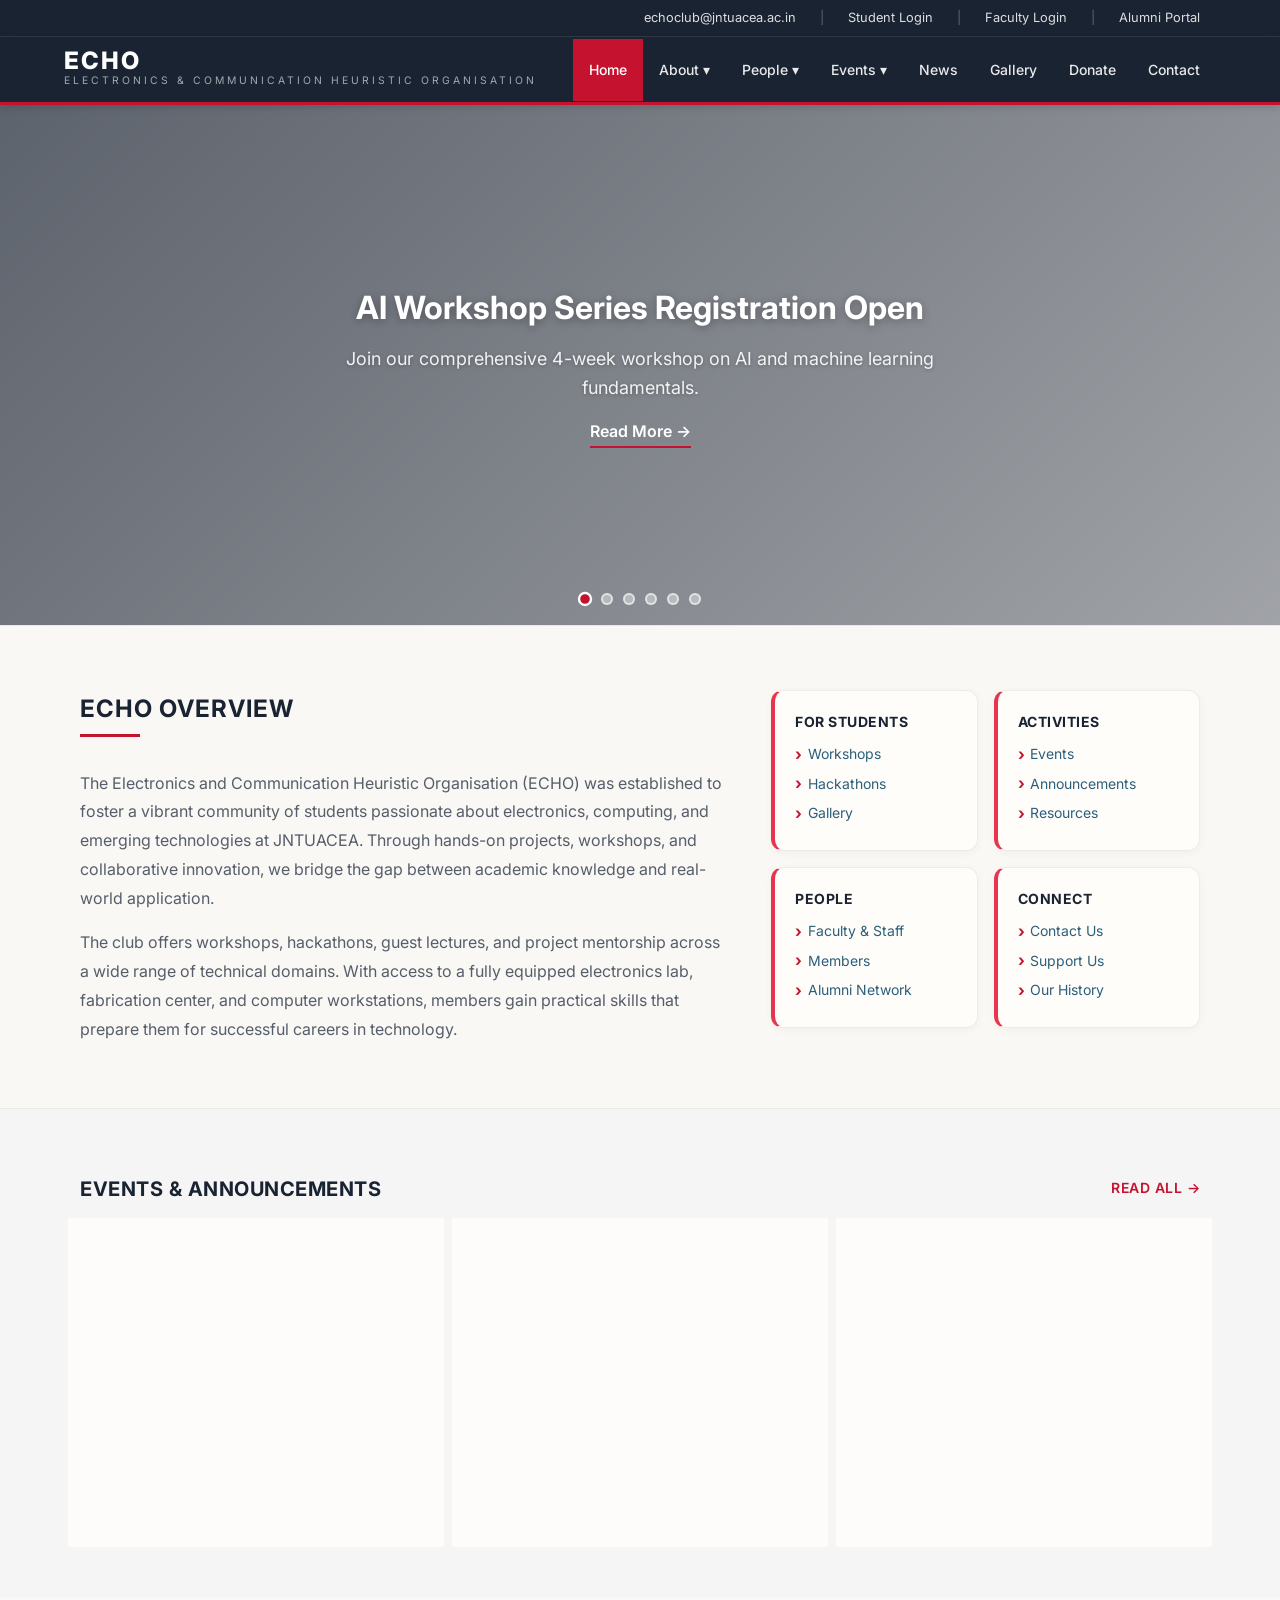
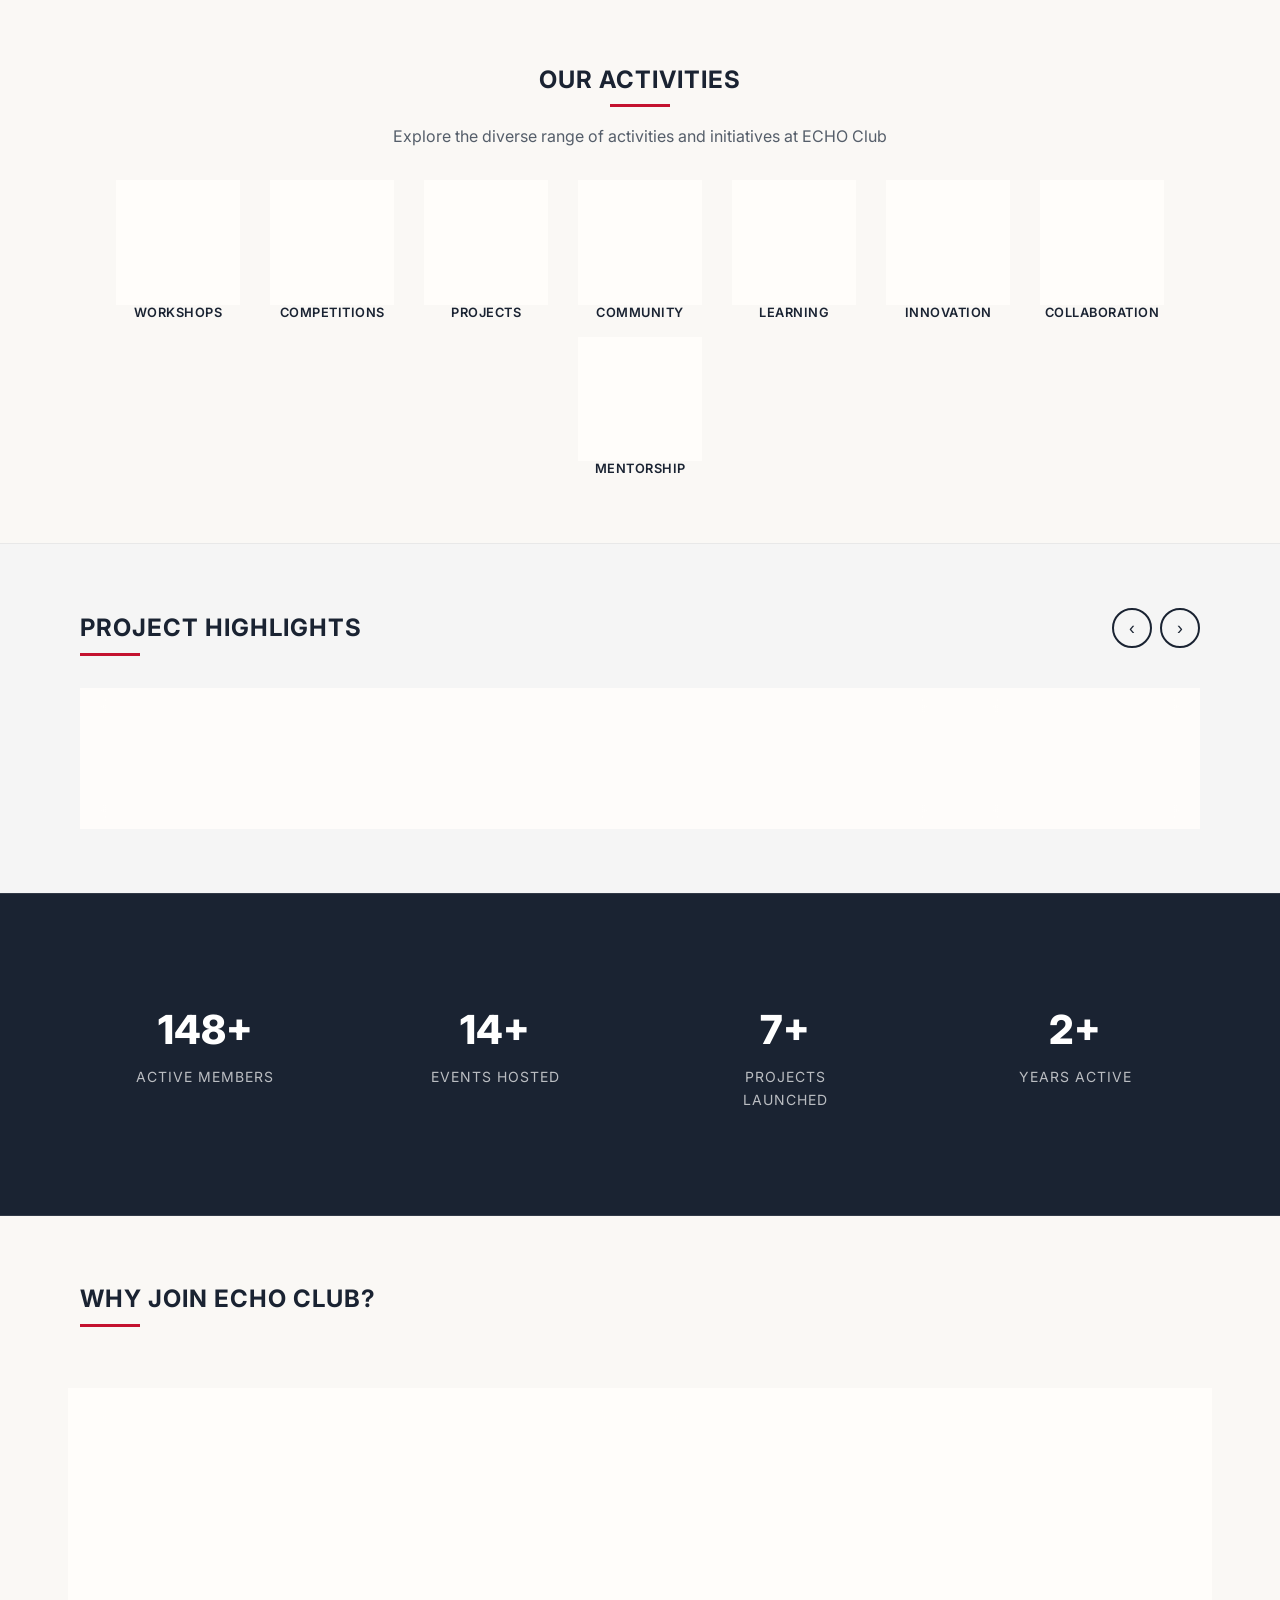
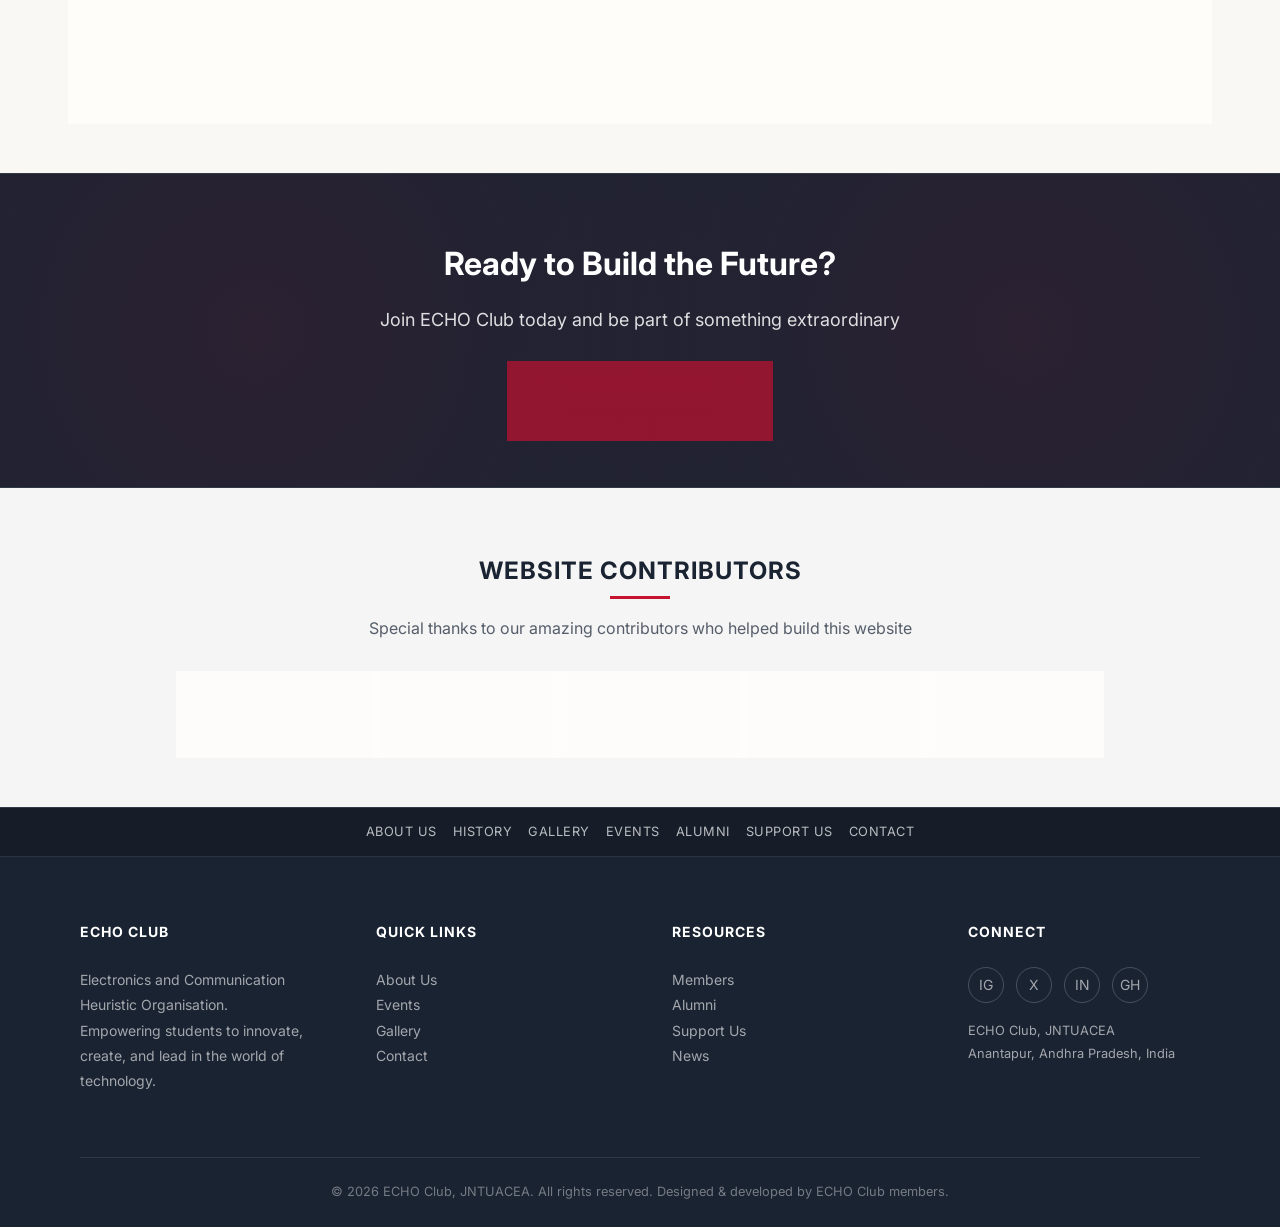
==== commit da3f1f4a: "feat: Implement Events dropdown navigation, apply a glassmorphism design theme, and enhance mobile m" ====
--- a/index.html
+++ b/index.html
@@ -52,7 +52,14 @@
                         <a href="alumni.html">Alumni</a>
                     </div>
                 </li>
-                <li><a href="events.html" class="nav-link">Events</a></li>
+                <li class="nav-dropdown">
+                    <a href="events.html" class="nav-link">Events ▾</a>
+                    <div class="nav-dropdown-content">
+                        <a href="events.html#echo-events">ECHO Club Events</a>
+                        <a href="events.html#emerge-fest">EMERGE — Dept. Fest</a>
+                        <a href="events.html#extracurricular">Workshops &amp; Reunions</a>
+                    </div>
+                </li>
                 <li><a href="announcements.html" class="nav-link">News</a></li>
                 <li><a href="gallery.html" class="nav-link">Gallery</a></li>
 
--- a/index.css
+++ b/index.css
@@ -14,12 +14,25 @@
     --secondary: #2C5F7B;
     --secondary-light: #4A90B8;
 
-    /* Background tones */
+    /* Background tones – glass theme */
     --bg-primary: #ffffff;
     --bg-secondary: #f5f5f5;
     --bg-tertiary: #e8e8e8;
     --bg-cream: #faf8f5;
     --bg-card: #ffffff;
+
+    /* Glass variables - creamy white theme */
+    --glass-bg: rgba(250, 248, 245, 0.92);
+    --glass-bg-light: rgba(252, 250, 248, 0.95);
+    --glass-bg-medium: rgba(255, 253, 251, 0.90);
+    --glass-bg-strong: rgba(255, 255, 255, 0.95);
+    --glass-border: rgba(200, 195, 190, 0.3);
+    --glass-border-light: rgba(220, 215, 210, 0.2);
+    --glass-border-strong: rgba(180, 175, 170, 0.4);
+    --glass-shadow: 0 2px 8px rgba(0, 0, 0, 0.04);
+    --glass-shadow-hover: 0 4px 16px rgba(0, 0, 0, 0.08);
+    --glass-blur: blur(8px);
+    --glass-blur-strong: blur(12px);
 
     /* Text */
     --text-primary: #1a2332;
@@ -47,16 +60,16 @@
     --font-size-4xl: 2.5rem;
     --font-size-5xl: 3rem;
 
-    /* Shapes */
-    --border-radius-sm: 4px;
-    --border-radius-md: 8px;
-    --border-radius-lg: 12px;
-    --border-radius-xl: 16px;
-    --shadow-sm: 0 1px 3px rgba(0, 0, 0, 0.06);
-    --shadow-md: 0 4px 12px rgba(0, 0, 0, 0.08);
-    --shadow-lg: 0 10px 24px rgba(0, 0, 0, 0.10);
-    --shadow-xl: 0 20px 40px rgba(0, 0, 0, 0.12);
-    --shadow-card: 0 2px 8px rgba(0, 0, 0, 0.07);
+    /* Shapes – updated for glass */
+    --border-radius-sm: 8px;
+    --border-radius-md: 12px;
+    --border-radius-lg: 16px;
+    --border-radius-xl: 20px;
+    --shadow-sm: 0 2px 8px rgba(0, 0, 0, 0.2);
+    --shadow-md: 0 4px 16px rgba(0, 0, 0, 0.25);
+    --shadow-lg: 0 10px 30px rgba(0, 0, 0, 0.3);
+    --shadow-xl: 0 20px 50px rgba(0, 0, 0, 0.35);
+    --shadow-card: 0 4px 16px rgba(0, 0, 0, 0.2);
 
     /* Transitions */
     --transition-fast: 0.2s ease;
@@ -85,40 +98,28 @@
     line-height: 1.6;
     overflow-x: hidden;
     position: relative;
-}
-
-/* Decorative red side art – left */
-body::before {
-    content: '';
-    position: fixed;
-    top: 0;
-    left: 0;
-    width: 90px;
-    height: 100%;
-    background:
-        linear-gradient(180deg, rgba(196, 18, 47, 0.06) 0%, rgba(196, 18, 47, 0.02) 40%, rgba(196, 18, 47, 0.08) 70%, rgba(196, 18, 47, 0.03) 100%);
-    pointer-events: none;
-    z-index: 0;
-}
-
-/* Decorative red side art – right */
+    min-height: 100vh;
+}
+
+/* Remove decorative side art */
+body::before,
 body::after {
-    content: '';
-    position: fixed;
-    top: 0;
-    right: 0;
-    width: 90px;
-    height: 100%;
-    background:
-        linear-gradient(180deg, rgba(196, 18, 47, 0.03) 0%, rgba(196, 18, 47, 0.07) 30%, rgba(196, 18, 47, 0.02) 60%, rgba(196, 18, 47, 0.06) 100%);
-    pointer-events: none;
-    z-index: 0;
+    display: none;
+}
+
+/* Full-width body-level sections */
+body>.top-bar,
+body>.navbar,
+body>section,
+body>.footer {
+    margin-left: 0;
+    margin-right: 0;
 }
 
 .container {
     max-width: 1200px;
     margin: 0 auto;
-    padding: 0 var(--spacing-md);
+    padding: 0 var(--spacing-lg);
     position: relative;
     z-index: 1;
 }
@@ -127,7 +128,7 @@
    TOP BAR
    ============================================ */
 .top-bar {
-    background-color: var(--primary);
+    background-color: rgb(26, 35, 50);
     color: white;
     padding: 0.5rem 0;
     font-size: 0.8rem;
@@ -161,10 +162,11 @@
    ============================================ */
 .navbar {
     position: relative;
-    background: var(--primary);
+    background: rgb(26, 35, 50);
     padding: 0;
-    z-index: 1000;
+    z-index: 1002;
     border-bottom: 3px solid var(--accent);
+    box-shadow: 0 2px 8px rgba(0, 0, 0, 0.15);
 }
 
 .navbar.scrolled {
@@ -172,8 +174,11 @@
     top: 0;
     left: 0;
     right: 0;
-    background: var(--primary-dark);
-    box-shadow: var(--shadow-lg);
+    margin-left: 0;
+    margin-right: 0;
+    background: rgb(26, 35, 50);
+    box-shadow: 0 2px 12px rgba(0, 0, 0, 0.2);
+    z-index: 1002;
 }
 
 .nav-container {
@@ -183,6 +188,8 @@
     display: flex;
     align-items: center;
     justify-content: space-between;
+    position: relative;
+    z-index: 1;
 }
 
 .logo {
@@ -246,13 +253,15 @@
     position: absolute;
     top: 100%;
     left: 0;
-    background: var(--bg-primary);
-    border: 1px solid var(--bg-tertiary);
+    background: rgba(255, 255, 255, 0.98);
+    backdrop-filter: blur(10px);
+    -webkit-backdrop-filter: blur(10px);
+    border: 1px solid var(--glass-border);
     border-top: 3px solid var(--accent);
-    border-radius: 0;
+    border-radius: 0 0 var(--border-radius-md) var(--border-radius-md);
     padding: 0;
     min-width: 200px;
-    box-shadow: var(--shadow-lg);
+    box-shadow: 0 4px 12px rgba(0, 0, 0, 0.08);
     z-index: 1001;
 }
 
@@ -278,7 +287,7 @@
     padding: 0.7rem 1.25rem;
     color: var(--text-primary);
     text-decoration: none;
-    border-bottom: 1px solid var(--bg-tertiary);
+    border-bottom: 1px solid var(--glass-border-light);
     font-size: var(--font-size-sm);
     transition: all var(--transition-fast);
 }
@@ -288,7 +297,7 @@
 }
 
 .nav-dropdown-content a:hover {
-    background: var(--bg-secondary);
+    background: rgba(196, 18, 47, 0.05);
     color: var(--accent);
     padding-left: 1.5rem;
 }
@@ -321,9 +330,11 @@
    ============================================ */
 .btn-primary {
     padding: 0.7rem 1.5rem;
-    background: var(--accent);
+    background: rgba(196, 18, 47, 0.7);
+    backdrop-filter: blur(8px);
+    -webkit-backdrop-filter: blur(8px);
     color: white;
-    border: none;
+    border: 1px solid rgba(255, 255, 255, 0.2);
     border-radius: var(--border-radius-sm);
     font-weight: 600;
     font-size: var(--font-size-sm);
@@ -331,19 +342,23 @@
     transition: all var(--transition-base);
     text-transform: uppercase;
     letter-spacing: 0.5px;
+    box-shadow: 0 2px 10px rgba(196, 18, 47, 0.3);
 }
 
 .btn-primary:hover {
-    background: var(--accent-dark);
-    transform: translateY(-1px);
-    box-shadow: var(--shadow-md);
+    background: rgba(196, 18, 47, 0.9);
+    transform: translateY(-2px);
+    box-shadow: 0 6px 20px rgba(196, 18, 47, 0.4);
+    border-color: rgba(255, 255, 255, 0.35);
 }
 
 .btn-secondary {
     padding: 0.7rem 1.5rem;
-    background: transparent;
-    color: var(--accent);
-    border: 2px solid var(--accent);
+    background: var(--glass-bg);
+    backdrop-filter: blur(8px);
+    -webkit-backdrop-filter: blur(8px);
+    color: var(--accent-light);
+    border: 1px solid rgba(255, 255, 255, 0.2);
     border-radius: var(--border-radius-sm);
     font-weight: 600;
     font-size: var(--font-size-sm);
@@ -356,9 +371,10 @@
 }
 
 .btn-secondary:hover {
-    background: var(--accent);
+    background: rgba(196, 18, 47, 0.6);
     color: white;
-    transform: translateY(-1px);
+    transform: translateY(-2px);
+    border-color: rgba(255, 255, 255, 0.3);
 }
 
 .btn-large {
@@ -373,7 +389,7 @@
     position: relative;
     height: 520px;
     overflow: hidden;
-    background: var(--primary);
+    background: rgb(250, 248, 245);
 }
 
 .hero-background {
@@ -493,15 +509,17 @@
     right: 40px;
     top: 50%;
     transform: translateY(-50%);
-    background: rgba(255, 255, 255, 0.95);
+    background: var(--glass-bg-medium);
+    backdrop-filter: blur(16px);
+    -webkit-backdrop-filter: blur(16px);
     padding: 1.5rem;
     border-radius: var(--border-radius-md);
-    box-shadow: var(--shadow-xl);
-    border-left: 4px solid var(--accent);
+    box-shadow: var(--glass-shadow);
+    border: 1px solid var(--glass-border);
+    border-left: 4px solid var(--accent-light);
     color: var(--text-primary);
     max-width: 320px;
     z-index: 10;
-    backdrop-filter: blur(10px);
 }
 
 .message-header {
@@ -510,7 +528,7 @@
     gap: 0.75rem;
     margin-bottom: 0.75rem;
     padding-bottom: 0.75rem;
-    border-bottom: 1px solid var(--bg-tertiary);
+    border-bottom: 1px solid var(--glass-border-light);
 }
 
 .message-avatar {
@@ -573,8 +591,8 @@
 }
 
 .gradient-text {
-    color: var(--accent);
-    -webkit-text-fill-color: var(--accent);
+    color: var(--accent-light);
+    -webkit-text-fill-color: var(--accent-light);
     background: none;
 }
 
@@ -671,18 +689,22 @@
 }
 
 .overview-link-box {
-    background: white;
+    background: var(--glass-bg-medium);
+    backdrop-filter: blur(10px);
+    -webkit-backdrop-filter: blur(10px);
     padding: 1.25rem;
-    border-radius: var(--border-radius-sm);
-    border: 1px solid var(--bg-tertiary);
-    border-left: 4px solid var(--accent);
+    border-radius: var(--border-radius-md);
+    border: 1px solid var(--glass-border);
+    border-left: 4px solid var(--accent-light);
     transition: all var(--transition-base);
+    box-shadow: var(--glass-shadow);
 }
 
 .overview-link-box:hover {
-    box-shadow: var(--shadow-md);
-    border-left-color: var(--primary);
+    box-shadow: var(--glass-shadow-hover);
+    border-left-color: var(--accent);
     transform: translateY(-2px);
+    background: var(--glass-bg-strong);
 }
 
 .overview-link-box h4 {
@@ -728,7 +750,7 @@
    ============================================ */
 .compact-info {
     padding: var(--spacing-xl) 0;
-    background: var(--bg-primary);
+    background: var(--bg-secondary);
 }
 
 .compact-info-header {
@@ -766,14 +788,18 @@
 }
 
 .compact-info-column {
-    background: var(--bg-secondary);
-    border-radius: var(--border-radius-sm);
-    border-top: 3px solid var(--accent);
+    background: var(--glass-bg-medium);
+    backdrop-filter: blur(12px);
+    -webkit-backdrop-filter: blur(12px);
+    border-radius: var(--border-radius-md);
+    border: 1px solid var(--glass-border);
+    border-top: 3px solid var(--accent-light);
     overflow: hidden;
+    box-shadow: var(--glass-shadow);
 }
 
 .compact-info-column-header {
-    background: var(--primary);
+    background: rgba(26, 35, 50, 0.5);
     color: white;
     padding: 0.75rem 1.25rem;
     font-weight: 700;
@@ -783,6 +809,7 @@
     display: flex;
     align-items: center;
     justify-content: space-between;
+    border-bottom: 1px solid var(--glass-border-light);
 }
 
 .compact-info-column-header a {
@@ -849,7 +876,7 @@
    ============================================ */
 .features {
     padding: var(--spacing-xl) 0;
-    background: var(--bg-primary);
+    background: var(--bg-cream);
     position: relative;
 }
 
@@ -865,25 +892,36 @@
 }
 
 .feature-card {
-    background: white;
+    background: var(--glass-bg-medium);
+    backdrop-filter: blur(12px);
+    -webkit-backdrop-filter: blur(12px);
     padding: var(--spacing-lg);
-    border-radius: var(--border-radius-sm);
-    border: 1px solid var(--bg-tertiary);
+    border-radius: var(--border-radius-md);
+    border: 1px solid var(--glass-border);
     transition: all var(--transition-base);
     cursor: pointer;
     position: relative;
     overflow: hidden;
     border-left: 4px solid transparent;
+    box-shadow: var(--glass-shadow);
 }
 
 .feature-card::before {
-    display: none;
+    content: '';
+    position: absolute;
+    top: 0;
+    left: 0;
+    right: 0;
+    height: 1px;
+    background: linear-gradient(90deg, transparent, rgba(255, 255, 255, 0.3), transparent);
 }
 
 .feature-card:hover {
-    transform: translateY(-3px);
-    border-left-color: var(--accent);
-    box-shadow: var(--shadow-md);
+    transform: translateY(-5px);
+    border-left-color: var(--accent-light);
+    box-shadow: var(--glass-shadow-hover);
+    background: var(--glass-bg-strong);
+    border-color: var(--glass-border-strong);
 }
 
 .feature-icon {
@@ -909,7 +947,7 @@
    ============================================ */
 .highlights-section {
     padding: var(--spacing-xl) 0;
-    background: var(--bg-cream);
+    background: var(--bg-secondary);
     border-top: 1px solid var(--bg-tertiary);
     overflow: hidden;
 }
@@ -958,18 +996,22 @@
 
 .highlight-card {
     min-width: 300px;
-    background: white;
-    border-radius: var(--border-radius-sm);
-    border: 1px solid var(--bg-tertiary);
+    background: var(--glass-bg-medium);
+    backdrop-filter: blur(12px);
+    -webkit-backdrop-filter: blur(12px);
+    border-radius: var(--border-radius-md);
+    border: 1px solid var(--glass-border);
     padding: 1.5rem;
     flex-shrink: 0;
     transition: all var(--transition-base);
-    border-top: 3px solid var(--accent);
+    border-top: 3px solid var(--accent-light);
+    box-shadow: var(--glass-shadow);
 }
 
 .highlight-card:hover {
-    box-shadow: var(--shadow-md);
-    transform: translateY(-3px);
+    box-shadow: var(--glass-shadow-hover);
+    transform: translateY(-5px);
+    background: var(--glass-bg-strong);
 }
 
 .highlight-card h4 {
@@ -1007,6 +1049,8 @@
     padding: var(--spacing-xl) 0;
     background: var(--primary);
     color: white;
+    border-top: 1px solid rgba(255, 255, 255, 0.1);
+    border-bottom: 1px solid rgba(255, 255, 255, 0.1);
 }
 
 .stats .section-title {
@@ -1059,7 +1103,7 @@
    ============================================ */
 .happenings {
     padding: var(--spacing-xl) 0;
-    background: var(--bg-secondary);
+    background: var(--bg-cream);
     text-align: center;
 }
 
@@ -1087,20 +1131,22 @@
     height: 100px;
     border-radius: 50%;
     margin: 0 auto 0.75rem;
-    background: white;
-    box-shadow: var(--shadow-sm);
+    background: var(--glass-bg-medium);
+    backdrop-filter: blur(10px);
+    -webkit-backdrop-filter: blur(10px);
+    box-shadow: var(--glass-shadow);
     display: flex;
     align-items: center;
     justify-content: center;
     font-size: 2rem;
-    border: 3px solid white;
-    outline: 1px solid var(--bg-tertiary);
+    border: 2px solid var(--glass-border);
+    outline: none;
     transition: all 0.3s;
 }
 
 .happening-item:hover .happening-img {
-    border-color: var(--accent);
-    outline-color: var(--accent);
+    border-color: var(--accent-light);
+    box-shadow: 0 0 20px rgba(196, 18, 47, 0.3);
 }
 
 .happening-title {
@@ -1116,10 +1162,12 @@
    ============================================ */
 .cta {
     padding: var(--spacing-xl) var(--spacing-md);
-    background: linear-gradient(135deg, var(--primary) 0%, var(--primary-light) 100%);
+    background: var(--primary);
     text-align: center;
     position: relative;
     overflow: hidden;
+    border-top: 1px solid rgba(255, 255, 255, 0.1);
+    border-bottom: 1px solid rgba(255, 255, 255, 0.1);
 }
 
 .cta::before {
@@ -1161,20 +1209,24 @@
 }
 
 .announcement-card {
-    background: white;
-    border-radius: var(--border-radius-sm);
-    border: 1px solid var(--bg-tertiary);
-    border-left: 4px solid var(--accent);
+    background: var(--glass-bg-medium);
+    backdrop-filter: blur(12px);
+    -webkit-backdrop-filter: blur(12px);
+    border-radius: var(--border-radius-md);
+    border: 1px solid var(--glass-border);
+    border-left: 4px solid var(--accent-light);
     padding: var(--spacing-md) var(--spacing-lg);
     margin-bottom: var(--spacing-sm);
     display: flex;
     gap: var(--spacing-md);
     transition: all var(--transition-base);
+    box-shadow: var(--glass-shadow);
 }
 
 .announcement-card:hover {
-    box-shadow: var(--shadow-md);
+    box-shadow: var(--glass-shadow-hover);
     transform: translateX(3px);
+    background: var(--glass-bg-strong);
 }
 
 .announcement-date {
@@ -1232,16 +1284,20 @@
 }
 
 .team-card {
-    background: white;
-    border-radius: var(--border-radius-sm);
-    border: 1px solid var(--bg-tertiary);
+    background: var(--glass-bg-medium);
+    backdrop-filter: blur(12px);
+    -webkit-backdrop-filter: blur(12px);
+    border-radius: var(--border-radius-md);
+    border: 1px solid var(--glass-border);
     overflow: hidden;
     transition: all var(--transition-base);
+    box-shadow: var(--glass-shadow);
 }
 
 .team-card:hover {
-    transform: translateY(-3px);
-    box-shadow: var(--shadow-md);
+    transform: translateY(-5px);
+    box-shadow: var(--glass-shadow-hover);
+    border-color: var(--glass-border-strong);
 }
 
 .team-card-image {
@@ -1307,9 +1363,10 @@
     top: 0;
     width: 14px;
     height: 14px;
-    background: white;
-    border: 3px solid var(--accent);
+    background: var(--accent-light);
+    border: 3px solid rgba(0, 0, 0, 0.5);
     border-radius: 50%;
+    box-shadow: 0 0 10px rgba(196, 18, 47, 0.4);
 }
 
 .timeline-year {
@@ -1340,11 +1397,13 @@
 
 .gallery-item {
     position: relative;
-    border-radius: var(--border-radius-sm);
+    border-radius: var(--border-radius-md);
     overflow: hidden;
     aspect-ratio: 16/10;
     cursor: pointer;
-    background: var(--bg-secondary);
+    background: var(--glass-bg);
+    border: 1px solid var(--glass-border-light);
+    box-shadow: var(--glass-shadow);
 }
 
 .gallery-item img {
@@ -1391,7 +1450,9 @@
     left: 0;
     right: 0;
     bottom: 0;
-    background: rgba(26, 35, 50, 0.95);
+    background: rgba(0, 0, 0, 0.7);
+    backdrop-filter: blur(20px);
+    -webkit-backdrop-filter: blur(20px);
     z-index: 2000;
     align-items: center;
     justify-content: center;
@@ -1439,18 +1500,22 @@
 }
 
 .donation-card {
-    background: white;
-    border-radius: var(--border-radius-sm);
-    border: 1px solid var(--bg-tertiary);
+    background: var(--glass-bg-medium);
+    backdrop-filter: blur(12px);
+    -webkit-backdrop-filter: blur(12px);
+    border-radius: var(--border-radius-md);
+    border: 1px solid var(--glass-border);
     padding: var(--spacing-xl);
     text-align: center;
     transition: all var(--transition-base);
     position: relative;
+    box-shadow: var(--glass-shadow);
 }
 
 .donation-card.featured {
-    border-color: var(--accent);
+    border-color: var(--accent-light);
     transform: scale(1.03);
+    box-shadow: 0 0 30px rgba(196, 18, 47, 0.2);
 }
 
 .donation-card.featured::before {
@@ -1469,8 +1534,9 @@
 }
 
 .donation-card:hover {
-    border-color: var(--accent);
-    box-shadow: var(--shadow-md);
+    border-color: var(--accent-light);
+    box-shadow: var(--glass-shadow-hover);
+    background: var(--glass-bg-strong);
 }
 
 .donation-amount {
@@ -1494,7 +1560,7 @@
 .donation-perks li {
     color: var(--text-secondary);
     padding: 0.4rem 0;
-    border-bottom: 1px solid var(--bg-tertiary);
+    border-bottom: 1px solid var(--glass-border-light);
     display: flex;
     align-items: center;
     gap: 0.5rem;
@@ -1526,17 +1592,21 @@
     display: flex;
     align-items: center;
     gap: var(--spacing-sm);
-    background: white;
+    background: var(--glass-bg-medium);
+    backdrop-filter: blur(10px);
+    -webkit-backdrop-filter: blur(10px);
     padding: 0.6rem 1rem;
     border-radius: 50px;
-    border: 1px solid var(--bg-tertiary);
+    border: 1px solid var(--glass-border);
     transition: all var(--transition-base);
+    box-shadow: var(--glass-shadow);
 }
 
 .contributor-card:hover {
-    border-color: var(--accent);
+    border-color: var(--accent-light);
     transform: translateY(-2px);
-    box-shadow: var(--shadow-sm);
+    box-shadow: var(--glass-shadow-hover);
+    background: var(--glass-bg-strong);
 }
 
 .contributor-avatar {
@@ -1570,14 +1640,15 @@
    FOOTER – CeNSE Style
    ============================================ */
 .footer {
-    background: var(--primary-dark);
+    background: var(--primary);
     color: white;
     position: relative;
+    border-top: 1px solid rgba(255, 255, 255, 0.1);
 }
 
 /* Quick links bar at top of footer */
 .footer-links-bar {
-    background: var(--primary);
+    background: rgba(20, 28, 38, 0.7);
     padding: 0.85rem 0;
     border-bottom: 1px solid rgba(255, 255, 255, 0.1);
 }
@@ -1717,11 +1788,19 @@
    PAGE HEADERS
    ============================================ */
 .page-header {
-    padding: 60px var(--spacing-md) var(--spacing-xl);
-    background: var(--primary);
+    padding: 80px var(--spacing-md) 60px;
+    background-color: var(--primary);
+    background-size: cover;
+    background-position: center;
+    background-repeat: no-repeat;
     text-align: center;
     position: relative;
     color: white;
+    min-height: 280px;
+    display: flex;
+    flex-direction: column;
+    align-items: center;
+    justify-content: center;
 }
 
 .page-header::before {
@@ -1731,7 +1810,11 @@
     left: 0;
     right: 0;
     bottom: 0;
-    background: linear-gradient(135deg, rgba(196, 18, 47, 0.1) 0%, transparent 50%);
+    background: linear-gradient(180deg,
+            rgba(26, 35, 50, 0.7) 0%,
+            rgba(26, 35, 50, 0.6) 50%,
+            rgba(26, 35, 50, 0.8) 100%);
+    z-index: 1;
 }
 
 .page-header h1 {
@@ -1739,6 +1822,8 @@
     margin-bottom: var(--spacing-sm);
     position: relative;
     color: white;
+    z-index: 2;
+    text-shadow: 0 2px 8px rgba(0, 0, 0, 0.3);
 }
 
 .page-header h1 .gradient-text {
@@ -1748,10 +1833,12 @@
 
 .page-header p {
     font-size: var(--font-size-lg);
-    color: rgba(255, 255, 255, 0.7);
+    color: rgba(255, 255, 255, 0.85);
     max-width: 600px;
     margin: 0 auto;
     position: relative;
+    z-index: 2;
+    text-shadow: 0 1px 4px rgba(0, 0, 0, 0.2);
 }
 
 /* ============================================
@@ -1807,7 +1894,9 @@
    ============================================ */
 .activity-detail {
     padding: var(--spacing-xl) 0;
-    background: var(--bg-cream);
+    background: rgba(250, 248, 245, 0.9);
+    backdrop-filter: blur(10px);
+    -webkit-backdrop-filter: blur(10px);
 }
 
 .activity-detail-card {
@@ -1846,60 +1935,327 @@
 }
 
 /* ============================================
-   RESPONSIVE DESIGN
+   GLOBAL TOUCH & INTERACTION IMPROVEMENTS
+   (applies to all screen sizes)
+   ============================================ */
+
+/* Eliminate 300ms tap delay on mobile */
+a, button, [role="button"], .nav-link, .payment-card-header,
+.compact-info-item, .happening-item, .gallery-item,
+.currency-tab, .amount-btn, .social-link {
+    touch-action: manipulation;
+    -webkit-tap-highlight-color: transparent;
+}
+
+/* Prevent text size adjustment on orientation change */
+html {
+    -webkit-text-size-adjust: 100%;
+    text-size-adjust: 100%;
+}
+
+/* Minimum touch target for nav items */
+.nav-link, .mobile-toggle {
+    min-height: 44px;
+}
+
+/* ============================================
+   TV / LARGE SCREENS  ≥ 1600px
+   ============================================ */
+@media (min-width: 1600px) {
+    :root {
+        --font-size-base: 1.05rem;
+        --font-size-sm: 0.9rem;
+        --font-size-lg: 1.2rem;
+        --font-size-xl: 1.35rem;
+        --font-size-2xl: 1.65rem;
+        --font-size-3xl: 2.2rem;
+        --font-size-4xl: 2.8rem;
+        --spacing-xl: 5rem;
+        --spacing-2xl: 6.5rem;
+    }
+
+    .container,
+    .nav-container {
+        max-width: 1440px;
+    }
+
+    .hero {
+        height: 640px;
+    }
+
+    .hero-slide .slide-content h2 {
+        font-size: 2.6rem;
+    }
+
+    .hero-slide .slide-content p {
+        font-size: 1.25rem;
+    }
+
+    .stat-number {
+        font-size: 3.5rem;
+    }
+
+    .nav-link {
+        padding: 1.4rem 1.2rem;
+        font-size: 0.95rem;
+    }
+
+    .page-header {
+        min-height: 340px;
+        padding: 100px var(--spacing-md) 80px;
+    }
+
+    .page-header h1 {
+        font-size: 3.2rem;
+    }
+
+    .features-grid {
+        grid-template-columns: repeat(4, 1fr);
+    }
+
+    .compact-info-grid {
+        grid-template-columns: repeat(3, 1fr);
+    }
+
+    .footer-content {
+        grid-template-columns: 2fr 1fr 1fr 1fr;
+    }
+
+    .gallery-grid {
+        grid-template-columns: repeat(auto-fill, minmax(340px, 1fr));
+    }
+
+    .highlight-card {
+        min-width: 360px;
+    }
+
+    /* Donation page */
+    .donation-wrapper {
+        max-width: 860px;
+    }
+}
+
+/* ============================================
+   DESKTOP  1025px – 1599px  (very few tweaks)
+   ============================================ */
+@media (min-width: 1025px) and (max-width: 1599px) {
+    .hero-message-box {
+        right: 40px;
+        max-width: 320px;
+    }
+}
+
+/* ============================================
+   TABLET LANDSCAPE  769px – 1024px
    ============================================ */
 @media (max-width: 1024px) {
     .overview-grid {
         grid-template-columns: 1fr;
+        gap: 2rem;
     }
 
     .hero-message-box {
-        right: 20px;
-        max-width: 280px;
-    }
-}
-
+        right: 16px;
+        max-width: 260px;
+        padding: 1.1rem;
+    }
+
+    .features-grid {
+        grid-template-columns: repeat(2, 1fr);
+    }
+
+    .compact-info-grid {
+        grid-template-columns: repeat(2, 1fr);
+    }
+
+    .compact-info-grid > *:last-child:nth-child(odd) {
+        grid-column: 1 / -1;
+    }
+
+    .stats-grid {
+        grid-template-columns: repeat(2, 1fr);
+        gap: var(--spacing-md);
+    }
+
+    /* Donation page narrowing */
+    .donation-wrapper {
+        max-width: 680px;
+    }
+
+    .amount-grid {
+        grid-template-columns: repeat(2, 1fr);
+    }
+}
+
+/* ============================================
+   DESKTOP NAV RESET (ensure nav shows on screens > 768px)
+   ============================================ */
+@media (min-width: 769px) {
+    .nav-links {
+        display: flex !important;
+        position: static;
+        flex-direction: row;
+        max-height: none;
+        overflow: visible;
+        opacity: 1;
+        pointer-events: auto;
+        padding: 0;
+        box-shadow: none;
+        border-bottom: none;
+        z-index: auto;
+        background: transparent;
+        transition: none;
+    }
+
+    .mobile-toggle {
+        display: none;
+    }
+}
+
+/* Mobile nav open animation */
+@keyframes mobileNavSlideIn {
+    from {
+        opacity: 0;
+        transform: translateY(-10px);
+    }
+    to {
+        opacity: 1;
+        transform: translateY(0);
+    }
+}
+
+/* ============================================
+   TABLET PORTRAIT  601px – 768px
+   ============================================ */
 @media (max-width: 768px) {
 
-    body::before,
-    body::after {
-        width: 30px;
-    }
-
+    /* — Layout resets — */
+    body > .navbar,
+    body > section,
+    body > .footer {
+        margin-left: 0;
+        margin-right: 0;
+    }
+
+    .container {
+        padding: 0 var(--spacing-md);
+    }
+
+    /* — Navigation — */
     .nav-links {
+        /* Hidden by default on mobile */
         display: none;
-        position: absolute;
-        top: 100%;
+        position: fixed;
+        top: 0;   /* JS sets exact value dynamically on open */
         left: 0;
         right: 0;
         background: var(--primary-dark);
         flex-direction: column;
-        padding: var(--spacing-sm);
         border-bottom: 3px solid var(--accent);
+        box-shadow: 0 8px 24px rgba(0,0,0,0.4);
+        z-index: 9999;
+        overflow-y: auto;
+        -webkit-overflow-scrolling: touch;
     }
 
     .nav-links.active {
         display: flex;
+        animation: mobileNavSlideIn 0.28s ease forwards;
+    }
+
+    .nav-links li {
+        width: 100%;
+    }
+
+    .nav-link {
+        padding: 0.85rem 1.25rem;
+        min-height: 48px;
+        display: flex;
+        align-items: center;
+        border-bottom: 1px solid rgba(255,255,255,0.06);
+        font-size: 0.95rem;
+    }
+
+    .nav-link:hover,
+    .nav-link.active {
+        background-color: var(--accent);
+        padding-left: 1.5rem;
     }
 
     .mobile-toggle {
         display: flex;
     }
 
+    .mobile-toggle span {
+        transition: all 0.3s cubic-bezier(0.68, -0.6, 0.32, 1.6);
+    }
+
     .mobile-toggle.active span:nth-child(1) {
         transform: rotate(45deg) translate(5px, 5px);
     }
 
     .mobile-toggle.active span:nth-child(2) {
         opacity: 0;
+        transform: scaleX(0);
     }
 
     .mobile-toggle.active span:nth-child(3) {
         transform: rotate(-45deg) translate(7px, -6px);
     }
 
+    /* Dropdown inside mobile menu */
+    .nav-dropdown-content {
+        position: static;
+        background: rgba(255, 255, 255, 0.05);
+        border: none;
+        border-top: 1px solid rgba(255,255,255,0.06);
+        border-radius: 0;
+        padding: 0 0 0 var(--spacing-md);
+        box-shadow: none;
+        display: none;
+        animation: none;
+    }
+
+    .nav-dropdown.active .nav-dropdown-content {
+        display: block;
+    }
+
+    .nav-dropdown-content a {
+        color: rgba(255,255,255,0.75);
+        padding: 0.65rem 1rem;
+        border-bottom: 1px solid rgba(255,255,255,0.04);
+        font-size: 0.875rem;
+    }
+
+    .nav-dropdown-content a:hover {
+        color: white;
+        background: rgba(196,18,47,0.15);
+        padding-left: 1.25rem;
+    }
+
+    /* Top-bar simplify on small screens */
+    .top-bar .container {
+        justify-content: center;
+        flex-wrap: wrap;
+        gap: 0.5rem;
+        font-size: 0.75rem;
+    }
+
+    /* — Hero — */
     .hero {
-        height: 400px;
+        height: 380px;
+    }
+
+    .hero-slide .slide-content {
+        padding: 1rem;
+    }
+
+    .hero-slide .slide-content h2 {
+        font-size: 1.5rem;
+    }
+
+    .hero-slide .slide-content p {
+        font-size: 0.9rem;
     }
 
     .hero-message-box {
@@ -1908,93 +2264,521 @@
         top: auto;
         transform: none;
         max-width: 100%;
-        margin: var(--spacing-md);
-    }
-
+        margin: var(--spacing-sm) var(--spacing-md);
+    }
+
+    /* — Page Header — */
+    .page-header {
+        min-height: 200px;
+        padding: 60px var(--spacing-md) 40px;
+    }
+
+    .page-header h1 {
+        font-size: var(--font-size-3xl);
+    }
+
+    .page-header p {
+        font-size: var(--font-size-base);
+    }
+
+    /* — Section titles — */
+    .section-title {
+        font-size: var(--font-size-xl);
+    }
+
+    /* — Overview — */
+    .overview-grid {
+        grid-template-columns: 1fr;
+        gap: 1.5rem;
+    }
+
+    .overview-links {
+        grid-template-columns: repeat(2, 1fr);
+    }
+
+    /* — Compact info (home page) — */
     .compact-info-grid {
         grid-template-columns: 1fr;
     }
 
+    /* — Features grid — */
     .features-grid {
         grid-template-columns: 1fr;
     }
 
+    /* — Stats — */
     .stats-grid {
         grid-template-columns: repeat(2, 1fr);
-    }
-
+        gap: var(--spacing-md);
+    }
+
+    .stat-number {
+        font-size: var(--font-size-3xl);
+    }
+
+    /* — Happenings — */
+    .happenings-grid {
+        gap: 0.75rem;
+    }
+
+    .happening-item {
+        width: 90px;
+    }
+
+    .happening-img {
+        width: 72px;
+        height: 72px;
+        font-size: 1.6rem;
+    }
+
+    .happening-title {
+        font-size: 0.72rem;
+    }
+
+    /* — Highlight carousel — */
+    .highlight-card {
+        min-width: 240px;
+    }
+
+    /* — Announcements — */
+    .announcement-card {
+        flex-direction: column;
+        padding: var(--spacing-sm);
+    }
+
+    /* — Team cards — */
+    .team-grid {
+        grid-template-columns: repeat(2, 1fr);
+    }
+
+    /* — Footer — */
+    .footer-content {
+        grid-template-columns: repeat(2, 1fr);
+        gap: var(--spacing-lg);
+        padding: var(--spacing-lg) 0;
+    }
+
+    .footer-links-bar .container {
+        justify-content: center;
+        gap: 0.6rem;
+        font-size: 0.75rem;
+    }
+
+    /* — CTA — */
+    .cta-content h2 {
+        font-size: var(--font-size-2xl);
+    }
+
+    .cta-content p {
+        font-size: var(--font-size-base);
+    }
+
+    /* — Gallery — */
+    .gallery-grid {
+        grid-template-columns: repeat(2, 1fr);
+        gap: var(--spacing-sm);
+    }
+
+    /* — Timeline — */
+    .timeline {
+        padding-left: var(--spacing-lg);
+    }
+
+    /* — Donation page — */
+    .donation-wrapper {
+        padding: 0 var(--spacing-sm);
+    }
+
+    .currency-tabs {
+        gap: 8px;
+    }
+
+    .currency-tab {
+        padding: 8px 18px;
+        font-size: var(--font-size-sm);
+    }
+
+    .amount-grid {
+        grid-template-columns: repeat(2, 1fr);
+    }
+
+    .detail-row {
+        flex-direction: column;
+        align-items: flex-start;
+        gap: 4px;
+    }
+
+    .detail-value,
+    .detail-value-code {
+        text-align: left;
+        width: 100%;
+    }
+}
+
+/* ============================================
+   MOBILE  ≤ 600px
+   ============================================ */
+@media (max-width: 600px) {
+
+    :root {
+        --spacing-xl: 3rem;
+        --spacing-2xl: 3.5rem;
+        --spacing-lg: 2rem;
+    }
+
+    /* — Container — */
+    .container {
+        padding: 0 1rem;
+    }
+
+    /* — Logo — */
+    .logo-text {
+        font-size: 1.35rem;
+    }
+
+    .logo-subtitle {
+        font-size: 0.6rem;
+        letter-spacing: 2px;
+    }
+
+    /* — Hero — */
+    .hero {
+        height: 300px;
+    }
+
+    .hero-slide .slide-content h2 {
+        font-size: 1.25rem;
+        margin-bottom: 0.5rem;
+    }
+
+    .hero-slide .slide-content p {
+        font-size: 0.82rem;
+        display: none; /* hide on very small to avoid clutter */
+    }
+
+    .hero-slide .slide-content a {
+        font-size: 0.8rem;
+    }
+
+    /* — Page Header — */
+    .page-header {
+        min-height: 160px;
+        padding: 50px 1rem 30px;
+    }
+
+    .page-header h1 {
+        font-size: 1.6rem;
+    }
+
+    .page-header p {
+        font-size: 0.875rem;
+    }
+
+    /* — Section titles — */
+    .section-title {
+        font-size: var(--font-size-lg);
+        letter-spacing: 0.5px;
+    }
+
+    .section-subtitle {
+        font-size: var(--font-size-sm);
+    }
+
+    /* — Overview links — */
     .overview-links {
         grid-template-columns: 1fr;
     }
 
-    .section-title {
-        font-size: var(--font-size-xl);
-    }
-
-    .page-header h1 {
-        font-size: var(--font-size-3xl);
-    }
-
-    .announcement-card {
-        flex-direction: column;
-    }
-
-    .donation-card.featured {
-        transform: none;
-    }
-
-    .nav-dropdown-content {
-        position: static;
-        background: rgba(255, 255, 255, 0.05);
-        border: none;
-        padding: var(--spacing-xs) 0 var(--spacing-xs) var(--spacing-md);
-        box-shadow: none;
-        display: none;
-    }
-
-    .nav-dropdown.active .nav-dropdown-content {
-        display: block;
-    }
-
+    /* — Stats — */
+    .stats-grid {
+        grid-template-columns: repeat(2, 1fr);
+        gap: var(--spacing-sm);
+    }
+
+    .stat-card {
+        padding: var(--spacing-sm);
+    }
+
+    .stat-number {
+        font-size: var(--font-size-2xl);
+    }
+
+    /* — Feature cards — */
+    .feature-card {
+        padding: var(--spacing-md);
+    }
+
+    .feature-icon {
+        font-size: 2rem;
+    }
+
+    /* — Happenings — */
     .happenings-grid {
-        gap: 1rem;
+        gap: 0.5rem;
     }
 
     .happening-item {
-        width: 100px;
+        width: 75px;
     }
 
     .happening-img {
-        width: 80px;
-        height: 80px;
-        font-size: 1.75rem;
-    }
-
+        width: 60px;
+        height: 60px;
+        font-size: 1.4rem;
+    }
+
+    .happening-title {
+        font-size: 0.65rem;
+    }
+
+    /* — Highlight carousel — */
     .highlight-card {
-        min-width: 250px;
-    }
-}
-
-@media (max-width: 480px) {
-
-    body::before,
-    body::after {
-        display: none;
-    }
-
-    .hero {
-        height: 350px;
-    }
-
-    .section-title {
-        font-size: var(--font-size-lg);
-    }
-
+        min-width: 85vw;
+    }
+
+    .highlights-nav button {
+        width: 36px;
+        height: 36px;
+        font-size: 1rem;
+    }
+
+    /* — Team cards — */
+    .team-grid {
+        grid-template-columns: 1fr;
+    }
+
+    /* — Timeline — */
+    .timeline {
+        padding-left: var(--spacing-md);
+    }
+
+    .timeline-item::before {
+        left: calc(-1 * var(--spacing-md) - 6px);
+    }
+
+    /* — Gallery  — */
     .gallery-grid {
         grid-template-columns: 1fr;
     }
 
+    /* — Member grid — */
+    .member-grid {
+        grid-template-columns: repeat(2, 1fr);
+    }
+
+    /* — Announcement cards — */
+    .announcement-card {
+        padding: var(--spacing-sm);
+        gap: var(--spacing-sm);
+    }
+
+    .announcement-date {
+        min-width: 52px;
+    }
+
+    .announcement-date .day {
+        font-size: var(--font-size-xl);
+    }
+
+    /* — Footer — */
+    .footer-content {
+        grid-template-columns: 1fr;
+        gap: var(--spacing-md);
+        padding: var(--spacing-md) 0;
+    }
+
+    .footer-links-bar {
+        display: none; /* hide link bar on phones; nav is enough */
+    }
+
+    .social-links {
+        flex-wrap: wrap;
+    }
+
+    /* Bigger social link tap targets */
+    .social-link {
+        width: 42px;
+        height: 42px;
+        font-size: 0.8rem;
+    }
+
+    /* — CTA — */
+    .cta {
+        padding: var(--spacing-lg) 1rem;
+    }
+
+    .cta-content h2 {
+        font-size: var(--font-size-xl);
+    }
+
+    .cta-content p {
+        font-size: var(--font-size-sm);
+        margin-bottom: var(--spacing-md);
+    }
+
+    /* — Buttons — */
+    .btn-primary,
+    .btn-secondary {
+        padding: 0.65rem 1.25rem;
+        min-height: 44px;
+    }
+
+    .btn-large {
+        padding: 0.75rem 1.5rem;
+        font-size: 0.875rem;
+    }
+
+    /* — Donation page — */
+    .donation-section {
+        padding: var(--spacing-lg) 0;
+    }
+
+    .payment-card-title {
+        font-size: var(--font-size-base);
+    }
+
+    .payment-card-header {
+        padding: 14px 16px;
+    }
+
+    .payment-card-body {
+        padding: 0 16px 16px;
+    }
+
+    .amount-grid {
+        grid-template-columns: repeat(2, 1fr);
+        gap: 8px;
+    }
+
+    .amount-btn {
+        padding: 12px 6px;
+        font-size: 0.8rem;
+    }
+
+    .currency-tab {
+        padding: 7px 14px;
+        font-size: 0.8rem;
+    }
+
+    /* — Contact / Forms — */
+    .form-input,
+    .form-textarea {
+        font-size: 16px; /* prevent iOS zoom on focus */
+    }
+
+    /* — Compact info header — */
+    .compact-info-header {
+        flex-direction: column;
+        align-items: flex-start;
+        gap: 0.5rem;
+    }
+}
+
+/* ============================================
+   SMALL PHONES  ≤ 400px
+   ============================================ */
+@media (max-width: 400px) {
+    .logo-text {
+        font-size: 1.2rem;
+        letter-spacing: 1px;
+    }
+
+    .logo-subtitle {
+        display: none;
+    }
+
+    .hero {
+        height: 270px;
+    }
+
+    .page-header h1 {
+        font-size: 1.35rem;
+    }
+
     .stats-grid {
         grid-template-columns: 1fr;
     }
+
+    .stat-number {
+        font-size: var(--font-size-2xl);
+    }
+
+    .happening-item {
+        width: 68px;
+    }
+
+    .happening-img {
+        width: 54px;
+        height: 54px;
+        font-size: 1.2rem;
+    }
+
+    .highlight-card {
+        min-width: 90vw;
+    }
+
+    .team-grid {
+        grid-template-columns: 1fr;
+    }
+
+    .member-grid {
+        grid-template-columns: 1fr;
+    }
+
+    .overview-link-box {
+        padding: 1rem;
+    }
+
+    .contribuors-grid {
+        grid-template-columns: 1fr;
+    }
+
+    .contributor-card {
+        width: 100%;
+    }
+}
+
+/* ============================================
+   ORIENTATION: LANDSCAPE PHONES
+   ============================================ */
+@media (max-width: 900px) and (orientation: landscape) {
+    .hero {
+        height: 240px;
+    }
+
+    .page-header {
+        min-height: 130px;
+        padding: 40px 1rem 24px;
+    }
+
+    .nav-links {
+        max-height: 80vh;
+        overflow-y: auto;
+        -webkit-overflow-scrolling: touch;
+    }
+}
+
+/* ============================================
+   PRINT STYLES
+   ============================================ */
+@media print {
+    .navbar,
+    .top-bar,
+    .footer,
+    .cta,
+    .hero,
+    .mobile-toggle,
+    .highlights-nav {
+        display: none !important;
+    }
+
+    body {
+        font-size: 12pt;
+        color: #000;
+    }
+
+    .container {
+        max-width: 100%;
+        padding: 0;
+    }
 }
